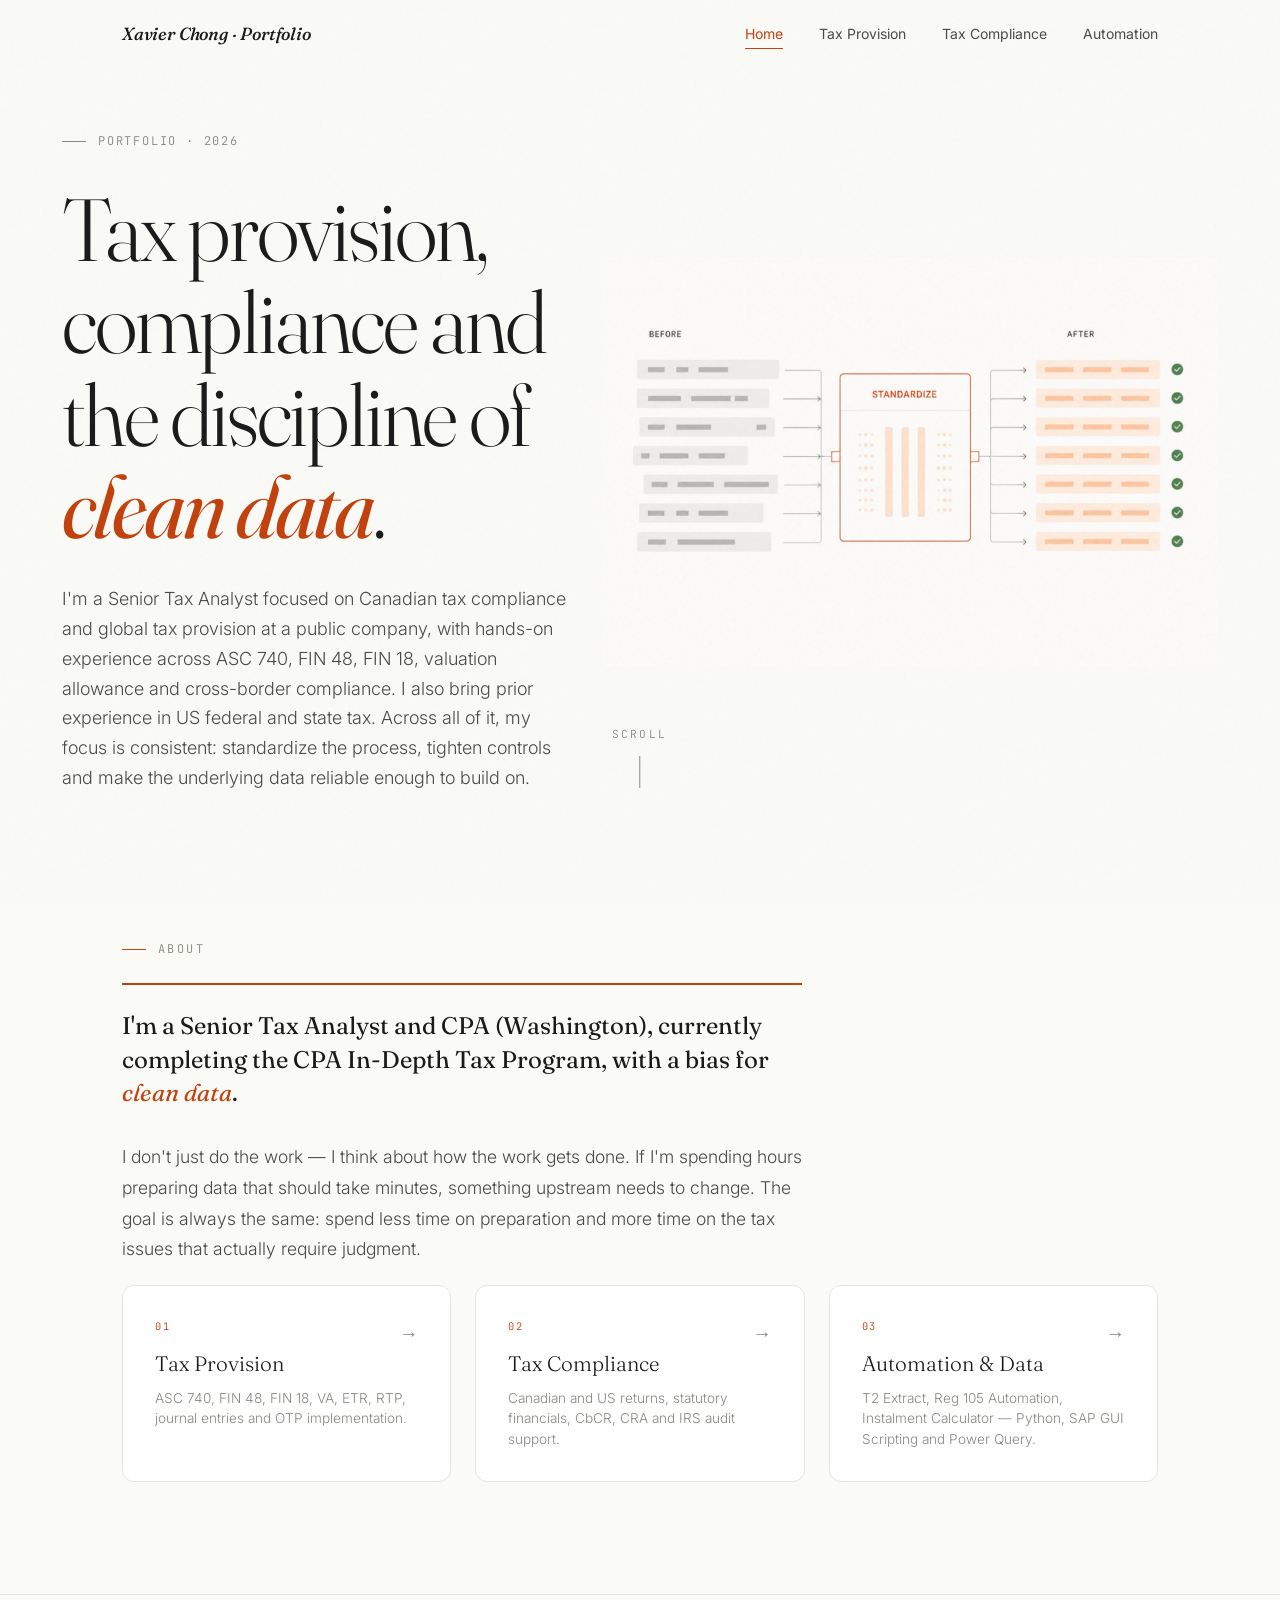
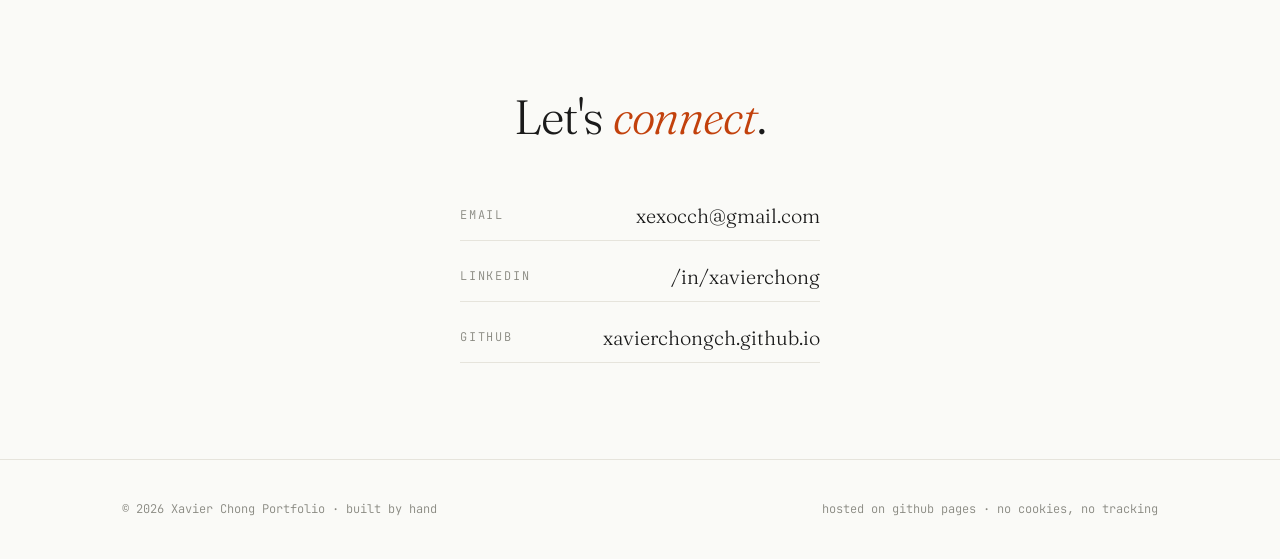
==== index.html @ 002c8b50 "Add files via upload" ====
<!DOCTYPE html>
<html lang="en">
<head>
<meta charset="UTF-8" />
<meta name="viewport" content="width=device-width, initial-scale=1.0" />
<title>Xavier Chong Portfolio</title>
<meta name="description" content="Xavier Chong Portfolio — Canadian tax, global provision and automation." />

<link rel="preconnect" href="https://fonts.googleapis.com">
<link rel="preconnect" href="https://fonts.gstatic.com" crossorigin>
<link href="https://fonts.googleapis.com/css2?family=Fraunces:opsz,wght@9..144,300;9..144,400;9..144,500;9..144,600&family=Inter:wght@300;400;500&family=JetBrains+Mono:wght@400;500&display=swap" rel="stylesheet">

<style>
  :root {
    --bg: #fafaf7;
    --ink: #1a1a1a;
    --ink-soft: #4a4a4a;
    --ink-muted: #888880;
    --rule: #e6e4dc;
    --accent: #c2410c;       /* warm rust */
    --accent-soft: #fed7aa;
    --card: #ffffff;
    --serif: 'Fraunces', Georgia, serif;
    --sans: 'Inter', -apple-system, sans-serif;
    --mono: 'JetBrains Mono', monospace;
  }

  * { margin: 0; padding: 0; box-sizing: border-box; }
  img { max-width: 100%; height: auto; }

  html { scroll-behavior: smooth; }

  body {
    background: var(--bg);
    color: var(--ink);
    font-family: var(--sans);
    font-weight: 300;
    line-height: 1.6;
    -webkit-font-smoothing: antialiased;
    overflow-x: hidden;
  }

  /* Subtle grain overlay */
  body::before {
    content: '';
    position: fixed;
    inset: 0;
    pointer-events: none;
    opacity: 0.025;
    z-index: 100;
    background-image: url("data:image/svg+xml,%3Csvg viewBox='0 0 200 200' xmlns='http://www.w3.org/2000/svg'%3E%3Cfilter id='n'%3E%3CfeTurbulence type='fractalNoise' baseFrequency='0.9' numOctaves='3'/%3E%3C/filter%3E%3Crect width='100%25' height='100%25' filter='url(%23n)'/%3E%3C/svg%3E");
  }

  .container {
    max-width: 1100px;
    margin: 0 auto;
    padding: 0 2rem;
  }

  /* ─── NAV ─── */
  nav {
    position: fixed;
    top: 0;
    left: 0;
    right: 0;
    background: rgba(250, 250, 247, 0.85);
    backdrop-filter: blur(12px);
    -webkit-backdrop-filter: blur(12px);
    border-bottom: 1px solid transparent;
    z-index: 50;
    transition: border-color 0.3s ease;
  }
  nav.scrolled { border-bottom-color: var(--rule); }
  nav .container {
    display: flex;
    justify-content: space-between;
    align-items: center;
    padding-top: 1.25rem;
    padding-bottom: 1.25rem;
  }
  .logo {
    font-family: var(--serif);
    font-weight: 500;
    font-size: 1.1rem;
    letter-spacing: -0.01em;
    font-style: italic;
  }
  .nav-links { display: flex; gap: 2.25rem; }
  .nav-links a {
    color: var(--ink-soft);
    text-decoration: none;
    font-size: 0.875rem;
    font-weight: 400;
    transition: color 0.2s ease;
    position: relative;
  }
  .nav-links a:hover { color: var(--accent); }
  .nav-links a::after {
    content: '';
    position: absolute;
    bottom: -4px;
    left: 0;
    width: 0;
    height: 1px;
    background: var(--accent);
    transition: width 0.3s ease;
  }
  .nav-links a:hover::after { width: 100%; }
  .nav-links a.active { color: var(--accent); }
  .nav-links a.active::after { width: 100%; }

  /* ─── HERO ─── */
  .hero {
    min-height: 92vh;
    display: flex;
    align-items: center;
    padding-top: 6rem;
    position: relative;
  }
  .hero .container {
    max-width: 1220px;
    display: grid;
    grid-template-columns: 0.9fr 1.1fr;
    gap: 2.25rem;
    align-items: center;
  }
  .hero-visual {
    opacity: 0;
    animation: fadeUp 1s ease 0.8s forwards;
  }
  .hero-visual img {
    width: 100%;
    max-width: 620px;
    height: auto;
    margin-left: auto;
    display: block;
  }
  .hero-meta {
    font-family: var(--mono);
    font-size: 0.75rem;
    color: var(--ink-muted);
    text-transform: uppercase;
    letter-spacing: 0.15em;
    margin-bottom: 2rem;
    display: flex;
    align-items: center;
    gap: 0.75rem;
    opacity: 0;
    animation: fadeUp 0.8s ease 0.2s forwards;
  }
  .hero-meta::before {
    content: '';
    width: 24px;
    height: 1px;
    background: var(--ink-muted);
  }
  .hero h1 {
    font-family: var(--serif);
    font-size: clamp(2.75rem, 7vw, 5.5rem);
    font-weight: 300;
    line-height: 1.05;
    letter-spacing: -0.025em;
    margin-bottom: 2rem;
    max-width: 18ch;
    opacity: 0;
    animation: fadeUp 1s ease 0.4s forwards;
  }
  .hero h1 em {
    font-style: italic;
    font-weight: 400;
    color: var(--accent);
  }
  .hero p {
    font-size: 1.125rem;
    color: var(--ink-soft);
    max-width: 52ch;
    line-height: 1.65;
    opacity: 0;
    animation: fadeUp 1s ease 0.6s forwards;
  }
  .hero-scroll {
    position: absolute;
    bottom: 2.5rem;
    left: 50%;
    transform: translateX(-50%);
    font-family: var(--mono);
    font-size: 0.7rem;
    color: var(--ink-muted);
    letter-spacing: 0.2em;
    text-transform: uppercase;
    opacity: 0;
    animation: fadeIn 1s ease 1.2s forwards;
  }
  .hero-scroll span {
    display: block;
    width: 1px;
    height: 32px;
    background: var(--ink-muted);
    margin: 0.75rem auto 0;
    animation: scrollBounce 2s ease-in-out infinite;
  }

  /* ─── EXPERTISE STRIP ─── */
  .expertise {
    padding: 4rem 0;
    border-top: 1px solid var(--rule);
    border-bottom: 1px solid var(--rule);
    background: var(--card);
  }
  .expertise-grid {
    display: grid;
    grid-template-columns: repeat(4, 1fr);
    gap: 1.75rem;
  }
  .expertise-item {
    padding-left: 1rem;
    border-left: 2px solid var(--rule);
    transition: border-color 0.3s ease;
  }
  .expertise-item:hover { border-left-color: var(--accent); }
  .expertise-item h4 {
    font-family: var(--mono);
    font-size: 0.7rem;
    text-transform: uppercase;
    letter-spacing: 0.15em;
    color: var(--accent);
    margin-bottom: 0.75rem;
    font-weight: 500;
  }
  .expertise-item p {
    font-family: var(--serif);
    font-size: 0.95rem;
    color: var(--ink);
    line-height: 1.4;
    font-weight: 400;
  }
  @media (max-width: 1100px) {
    .expertise-grid { grid-template-columns: repeat(3, 1fr); gap: 1.75rem; }
  }
  @media (max-width: 640px) {
    .expertise-grid { grid-template-columns: repeat(2, 1fr); gap: 1.5rem; }
  }

  /* ─── SECTIONS ─── */
  section { padding: 7rem 0; }

  .section-label {
    font-family: var(--mono);
    font-size: 0.75rem;
    color: var(--ink-muted);
    text-transform: uppercase;
    letter-spacing: 0.2em;
    margin-bottom: 1.5rem;
    display: flex;
    align-items: center;
    gap: 0.75rem;
  }
  .section-label::before {
    content: '';
    width: 24px;
    height: 1px;
    background: var(--accent);
  }
  .section-title {
    font-family: var(--serif);
    font-size: clamp(2rem, 4vw, 2.75rem);
    font-weight: 400;
    letter-spacing: -0.02em;
    line-height: 1.1;
    margin-bottom: 4rem;
    max-width: 22ch;
  }
  .section-title em { font-style: italic; color: var(--accent); }

  /* ─── PROJECTS ─── */
  .projects { display: flex; flex-direction: column; gap: 1px; background: var(--rule); border-top: 1px solid var(--rule); border-bottom: 1px solid var(--rule); }

  .project {
    background: var(--bg);
    padding: 2rem 2rem 2rem 0;
    display: grid;
    grid-template-columns: 80px 1fr;
    gap: 0 2rem;
    cursor: pointer;
    transition: background 0.3s ease, padding 0.3s ease, box-shadow 0.3s ease;
    position: relative;
    overflow: hidden;
  }
  .project > div { min-width: 0; }
  .project::before {
    content: '';
    position: absolute;
    left: 0; top: 0; bottom: 0;
    width: 3px;
    background: var(--accent);
    transform: scaleY(0);
    transform-origin: bottom;
    transition: transform 0.4s ease;
  }
  .project:hover { background: var(--card); padding-left: 1.5rem; box-shadow: 0 2px 16px rgba(0,0,0,0.05); }
  .project:hover::before { transform: scaleY(1); }

  .project-num {
    font-family: var(--mono);
    font-size: 0.75rem;
    color: var(--ink-muted);
    padding-top: 0.35rem;
  }

  /* Default visible: header row */
  .project-header {
    display: flex;
    align-items: baseline;
    justify-content: space-between;
    gap: 1rem;
  }
  .project-header h3 {
    font-family: var(--serif);
    font-size: 1.7rem;
    font-weight: 400;
    letter-spacing: -0.015em;
    transition: color 0.3s ease;
    line-height: 1.15;
  }
  .project:hover .project-header h3 { color: var(--accent); }

  .project-arrow {
    font-family: var(--serif);
    font-size: 1.4rem;
    color: var(--ink-muted);
    flex-shrink: 0;
    transition: transform 0.35s ease, color 0.3s ease, opacity 0.3s ease;
  }
  .project:hover .project-arrow { transform: translateX(6px) rotate(45deg); color: var(--accent); opacity: 0; }

  .project-tagline {
    font-size: 0.9rem;
    color: var(--ink-muted);
    margin-top: 0.4rem;
    font-style: italic;
    font-family: var(--serif);
  }

  .project-tags {
    display: flex;
    flex-wrap: wrap;
    gap: 0.35rem;
    margin-top: 0.85rem;
  }
  .tag {
    font-family: var(--mono);
    font-size: 0.68rem;
    color: var(--ink-soft);
    padding: 0.2rem 0.55rem;
    border: 1px solid var(--rule);
    border-radius: 2px;
    letter-spacing: 0.02em;
    transition: border-color 0.3s ease, color 0.3s ease;
  }
  .project:hover .tag { border-color: var(--accent); color: var(--accent); }

  /* Expandable detail — hidden by default, revealed on hover */
  .project-detail {
    grid-column: 2 / 3;
    max-height: 0;
    overflow: hidden;
    opacity: 0;
    min-width: 0;
    transition: max-height 0.55s cubic-bezier(0.4, 0, 0.2, 1), opacity 0.4s ease 0.1s;
  }
  .project:hover .project-detail {
    max-height: 900px;
    opacity: 1;
  }
  .project.is-open {
    background: var(--card);
    padding-left: 1.5rem;
    box-shadow: 0 2px 16px rgba(0,0,0,0.05);
  }
  .project.is-open::before { transform: scaleY(1); }
  .project.is-open .project-header h3 { color: var(--accent); }
  .project.is-open .project-arrow { transform: translateX(6px) rotate(45deg); color: var(--accent); opacity: 0; }
  .project.is-open .tag { border-color: var(--accent); color: var(--accent); }
  .project.is-open .project-detail {
    max-height: 1400px;
    opacity: 1;
  }
  .project-detail-inner {
    padding-top: 1.5rem;
    border-top: 1px solid var(--rule);
    margin-top: 1.25rem;
  }
  .project-detail-inner p {
    color: var(--ink-soft);
    font-size: 0.95rem;
    line-height: 1.65;
    margin-bottom: 1rem;
  }
  .project-detail-inner img {
    width: 100%;
    max-width: 100%;
    height: auto;
    object-fit: contain;
    border-radius: 8px;
    border: 1px solid var(--rule);
    margin: 0.75rem 0 1.25rem;
    display: block;
  }

  .project-bullets {
    list-style: none;
    display: flex;
    flex-direction: column;
    gap: 0.65rem;
    margin-top: 0.5rem;
  }
  .project-bullets li {
    display: grid;
    grid-template-columns: 62px 1fr;
    gap: 1rem;
    align-items: baseline;
    font-size: 0.9rem;
    color: var(--ink-soft);
    line-height: 1.55;
  }
  .bullet-label {
    font-family: var(--mono);
    font-size: 0.67rem;
    color: var(--accent);
    white-space: nowrap;
    padding-top: 0.12rem;
    letter-spacing: 0.03em;
  }
  .demos {
    display: grid;
    grid-template-columns: repeat(auto-fit, minmax(280px, 1fr));
    gap: 1.5rem;
    margin-top: 2rem;
  }
  .demo-card {
    background: var(--card);
    border: 1px solid var(--rule);
    aspect-ratio: 16 / 10;
    display: flex;
    flex-direction: column;
    justify-content: space-between;
    padding: 1.5rem;
    transition: all 0.3s ease;
    cursor: pointer;
    position: relative;
    overflow: hidden;
  }
  .demo-card:hover { border-color: var(--accent); transform: translateY(-2px); }
  .demo-card::before {
    content: '';
    position: absolute;
    top: 1.5rem;
    right: 1.5rem;
    width: 8px;
    height: 8px;
    border-radius: 50%;
    background: var(--accent-soft);
    border: 1px solid var(--accent);
  }
  .demo-icon {
    font-family: var(--serif);
    font-style: italic;
    font-size: 2.5rem;
    color: var(--ink-muted);
    opacity: 0.3;
  }
  .demo-label {
    font-family: var(--mono);
    font-size: 0.75rem;
    color: var(--ink-soft);
    text-transform: uppercase;
    letter-spacing: 0.1em;
  }
  .demo-title {
    font-family: var(--serif);
    font-size: 1.1rem;
    margin-top: 0.25rem;
    color: var(--ink);
  }

  /* ─── ABOUT ─── */
  .about-grid {
    display: grid;
    grid-template-columns: 1fr 1.4fr;
    gap: 4rem;
    align-items: start;
  }
  .about-meta {
    font-family: var(--mono);
    font-size: 0.8rem;
    color: var(--ink-soft);
    line-height: 2;
  }
  .about-meta div { display: flex; justify-content: space-between; border-bottom: 1px dashed var(--rule); padding: 0.5rem 0; }
  .about-meta span:first-child { color: var(--ink-muted); text-transform: uppercase; letter-spacing: 0.1em; font-size: 0.7rem; }
  .about-text p {
    font-size: 1.1rem;
    color: var(--ink-soft);
    line-height: 1.75;
    margin-bottom: 1.25rem;
  }
  .about-text p:first-child {
    font-family: var(--serif);
    font-size: 1.5rem;
    font-weight: 400;
    color: var(--ink);
    line-height: 1.4;
    margin-bottom: 2rem;
    padding-top: 1.5rem;
    border-top: 2px solid var(--accent);
    display: inline-block;
  }
  .about-text p:first-child em { font-style: italic; color: var(--accent); }

  /* ─── CONTACT ─── */
  .contact { padding: 6rem 0; text-align: center; border-top: 1px solid var(--rule); }
  .contact h2 {
    font-family: var(--serif);
    font-size: clamp(2rem, 4vw, 3rem);
    font-weight: 300;
    letter-spacing: -0.02em;
    line-height: 1.1;
    margin-bottom: 3rem;
    max-width: 18ch;
    margin-left: auto;
    margin-right: auto;
  }
  .contact h2 em { font-style: italic; color: var(--accent); }
  .contact-links {
    display: inline-flex;
    flex-direction: column;
    gap: 0.75rem;
  }
  .contact-link {
    font-family: var(--serif);
    font-size: 1.25rem;
    color: var(--ink);
    text-decoration: none;
    padding: 0.5rem 0;
    border-bottom: 1px solid var(--rule);
    transition: all 0.3s ease;
    display: flex;
    align-items: center;
    justify-content: space-between;
    gap: 3rem;
    min-width: 360px;
  }
  .contact-link:hover { color: var(--accent); border-bottom-color: var(--accent); }
  .contact-link span { font-family: var(--mono); font-size: 0.75rem; color: var(--ink-muted); text-transform: uppercase; letter-spacing: 0.15em; }

  /* ─── PAGE LINK CARDS ─── */
  .page-cards { display: grid; grid-template-columns: repeat(3, 1fr); gap: 1.5rem; margin-top: 1rem; }
  .page-card {
    text-decoration: none;
    background: var(--card);
    border: 1px solid var(--rule);
    border-radius: 12px;
    padding: 2rem;
    transition: all 0.3s ease;
    display: block;
    position: relative;
    overflow: hidden;
  }
  .page-card::after {
    content: '→';
    position: absolute;
    top: 2rem;
    right: 2rem;
    font-family: var(--serif);
    font-size: 1.2rem;
    color: var(--ink-muted);
    transition: transform 0.3s ease, color 0.3s ease;
  }
  .page-card:hover { border-color: var(--accent); box-shadow: 0 4px 20px rgba(194,65,12,0.06); transform: translateY(-3px); }
  .page-card:hover::after { transform: translateX(4px); color: var(--accent); }
  .page-card-num { font-family: var(--mono); font-size: 0.65rem; text-transform: uppercase; letter-spacing: 0.15em; color: var(--accent); margin-bottom: 0.75rem; }
  .page-card-title { font-family: var(--serif); font-size: 1.3rem; color: var(--ink); margin-bottom: 0.5rem; }
  .page-card:hover .page-card-title { color: var(--accent); }
  .page-card-desc { font-size: 0.85rem; color: var(--ink-muted); line-height: 1.5; }
  @media (max-width: 768px) { .page-cards { grid-template-columns: 1fr; } }

  /* ─── FOOTER ─── */
  footer {
    padding: 2.5rem 0;
    border-top: 1px solid var(--rule);
    font-family: var(--mono);
    font-size: 0.75rem;
    color: var(--ink-muted);
    display: flex;
    justify-content: space-between;
    flex-wrap: wrap;
    gap: 1rem;
  }

  /* ─── ANIMATIONS ─── */
  @keyframes fadeUp { from { opacity: 0; transform: translateY(20px); } to { opacity: 1; transform: translateY(0); } }
  @keyframes fadeIn { from { opacity: 0; } to { opacity: 1; } }
  @keyframes scrollBounce { 0%, 100% { transform: scaleY(1); transform-origin: top; } 50% { transform: scaleY(0.4); transform-origin: top; } }
  .reveal { opacity: 0; transform: translateY(24px); transition: opacity 0.8s ease, transform 0.8s ease; }
  .reveal.visible { opacity: 1; transform: translateY(0); }

  /* ─── RESPONSIVE ─── */
  @media (max-width: 768px) {
    .container { padding: 0 1.25rem; }
    nav .container { align-items: flex-start; gap: 0.85rem; }
    .logo { width: 100%; font-size: 1rem; }
    .nav-links { width: 100%; justify-content: space-between; gap: 0.75rem; flex-wrap: wrap; }
    .nav-links a { font-size: 0.8rem; }
    section { padding: 4.5rem 0; }
    .project { padding: 1.5rem 1rem 1.5rem 0; }
    .about-grid { grid-template-columns: 1fr; gap: 2.5rem; }
    .hero .container { grid-template-columns: 1fr; }
    .hero-visual { display: block; max-width: min(100%, 520px); margin: 0 auto; }
    .hero-visual img { margin: 0 auto; }
    .contact-link { min-width: auto; font-size: 1rem; }
    .contact-link span { display: none; }
  }
</style>
</head>
<body>
<nav id="nav"><div class="container">
  <div class="logo"><a href="index.html" style="text-decoration:none;color:inherit;">Xavier Chong&nbsp;&middot;&nbsp;<em>Portfolio</em></a></div>
  <div class="nav-links"><a href="index.html"  class="active">Home</a><a href="provision.html">Tax Provision</a><a href="tax.html">Tax Compliance</a><a href="automation.html">Automation</a></div>
</div></nav>

<!-- HERO -->
<header class="hero">
  <div class="container">
    <div>
      <div class="hero-meta">Portfolio · 2026</div>
      <h1>Tax provision, compliance and the discipline of <em>clean data</em>.</h1>
      <p>I'm a Senior Tax Analyst focused on Canadian tax compliance and global tax provision at a public company, with hands-on experience across ASC 740, FIN 48, FIN 18, valuation allowance and cross-border compliance. I also bring prior experience in US federal and state tax. Across all of it, my focus is consistent: standardize the process, tighten controls and make the underlying data reliable enough to build on.</p>
    </div>
    <div class="hero-visual">
      <img src="hero_visual.png" alt="Messy data standardized into clean structured output" />
    </div>
  </div>
  <div class="hero-scroll">scroll<span></span></div>
</header>

<!-- ABOUT -->
<section id="about">
  <div class="container">
    <div class="section-label reveal">About</div>
    <div class="about-text reveal" style="max-width: 680px;">
      <p>I'm a Senior Tax Analyst and CPA (Washington), currently completing the CPA In-Depth Tax Program, with a bias for <em>clean data</em>.</p>

      <p>I don't just do the work — I think about how the work gets done. If I'm spending hours preparing data that should take minutes, something upstream needs to change. The goal is always the same: spend less time on preparation and more time on the tax issues that actually require judgment.</p>
    </div>

    <!-- PAGE LINKS -->
    <div class="page-cards reveal">
      <a href="provision.html" class="page-card">
        <div class="page-card-num">01</div>
        <div class="page-card-title">Tax Provision</div>
        <div class="page-card-desc">ASC 740, FIN 48, FIN 18, VA, ETR, RTP, journal entries and OTP implementation.</div>
      </a>
      <a href="tax.html" class="page-card">
        <div class="page-card-num">02</div>
        <div class="page-card-title">Tax Compliance</div>
        <div class="page-card-desc">Canadian and US returns, statutory financials, CbCR, CRA and IRS audit support.</div>
      </a>
      <a href="automation.html" class="page-card">
        <div class="page-card-num">03</div>
        <div class="page-card-title">Automation & Data</div>
        <div class="page-card-desc">T2 Extract, Reg 105 Automation, Instalment Calculator — Python, SAP GUI Scripting and Power Query.</div>
      </a>
    </div>
  </div>
</section>

<!-- CONTACT -->
<section id="contact" class="contact">
  <div class="container">
    <h2 class="reveal">Let's <em>connect</em>.</h2>
    <div class="contact-links reveal">
      <a class="contact-link" href="mailto:xexocch@gmail.com"><span>email</span>xexocch@gmail.com</a>
      <a class="contact-link" href="https://www.linkedin.com/in/xavierchong/" target="_blank"><span>linkedin</span>/in/xavierchong</a>
      <a class="contact-link" href="https://xavierchongch.github.io/" target="_blank"><span>github</span>xavierchongch.github.io</a>
    </div>
  </div>
</section>

<footer>
  <div class="container" style="display: flex; justify-content: space-between; flex-wrap: wrap; gap: 1rem; width: 100%;">
    <div>© 2026 Xavier Chong Portfolio · built by hand</div>
    <div>hosted on github pages · no cookies, no tracking</div>
  </div>
</footer>
<script>
  const nav = document.getElementById('nav');
  window.addEventListener('scroll', () => {
    nav.classList.toggle('scrolled', window.scrollY > 20);
  });
  const observer = new IntersectionObserver((entries) => {
    entries.forEach(entry => {
      if (entry.isIntersecting) {
        entry.target.classList.add('visible');
        observer.unobserve(entry.target);
      }
    });
  }, { threshold: 0.12, rootMargin: '0px 0px -60px 0px' });
  document.querySelectorAll('.reveal').forEach(el => observer.observe(el));

  document.querySelectorAll('.project, .cycle-card, .tile').forEach((card, index) => {
    const detail = card.querySelector('.project-detail, .cycle-detail, .tile-detail');
    if (!detail) return;

    const detailId = detail.id || `expandable-card-${index}`;
    detail.id = detailId;
    card.setAttribute('role', 'button');
    card.setAttribute('tabindex', '0');
    card.setAttribute('aria-expanded', 'false');
    card.setAttribute('aria-controls', detailId);

    const toggleCard = () => {
      const shouldOpen = !card.classList.contains('is-open');
      const group = card.closest('.projects, .cycle-grid, .mosaic');
      if (group) {
        group.querySelectorAll('.is-open').forEach(openCard => {
          if (openCard !== card) {
            openCard.classList.remove('is-open');
            openCard.setAttribute('aria-expanded', 'false');
          }
        });
      }
      card.classList.toggle('is-open', shouldOpen);
      card.setAttribute('aria-expanded', String(shouldOpen));
    };

    card.addEventListener('click', toggleCard);
    card.addEventListener('keydown', event => {
      if (event.key === 'Enter' || event.key === ' ') {
        event.preventDefault();
        toggleCard();
      }
    });
  });
</script>
</body>
</html>
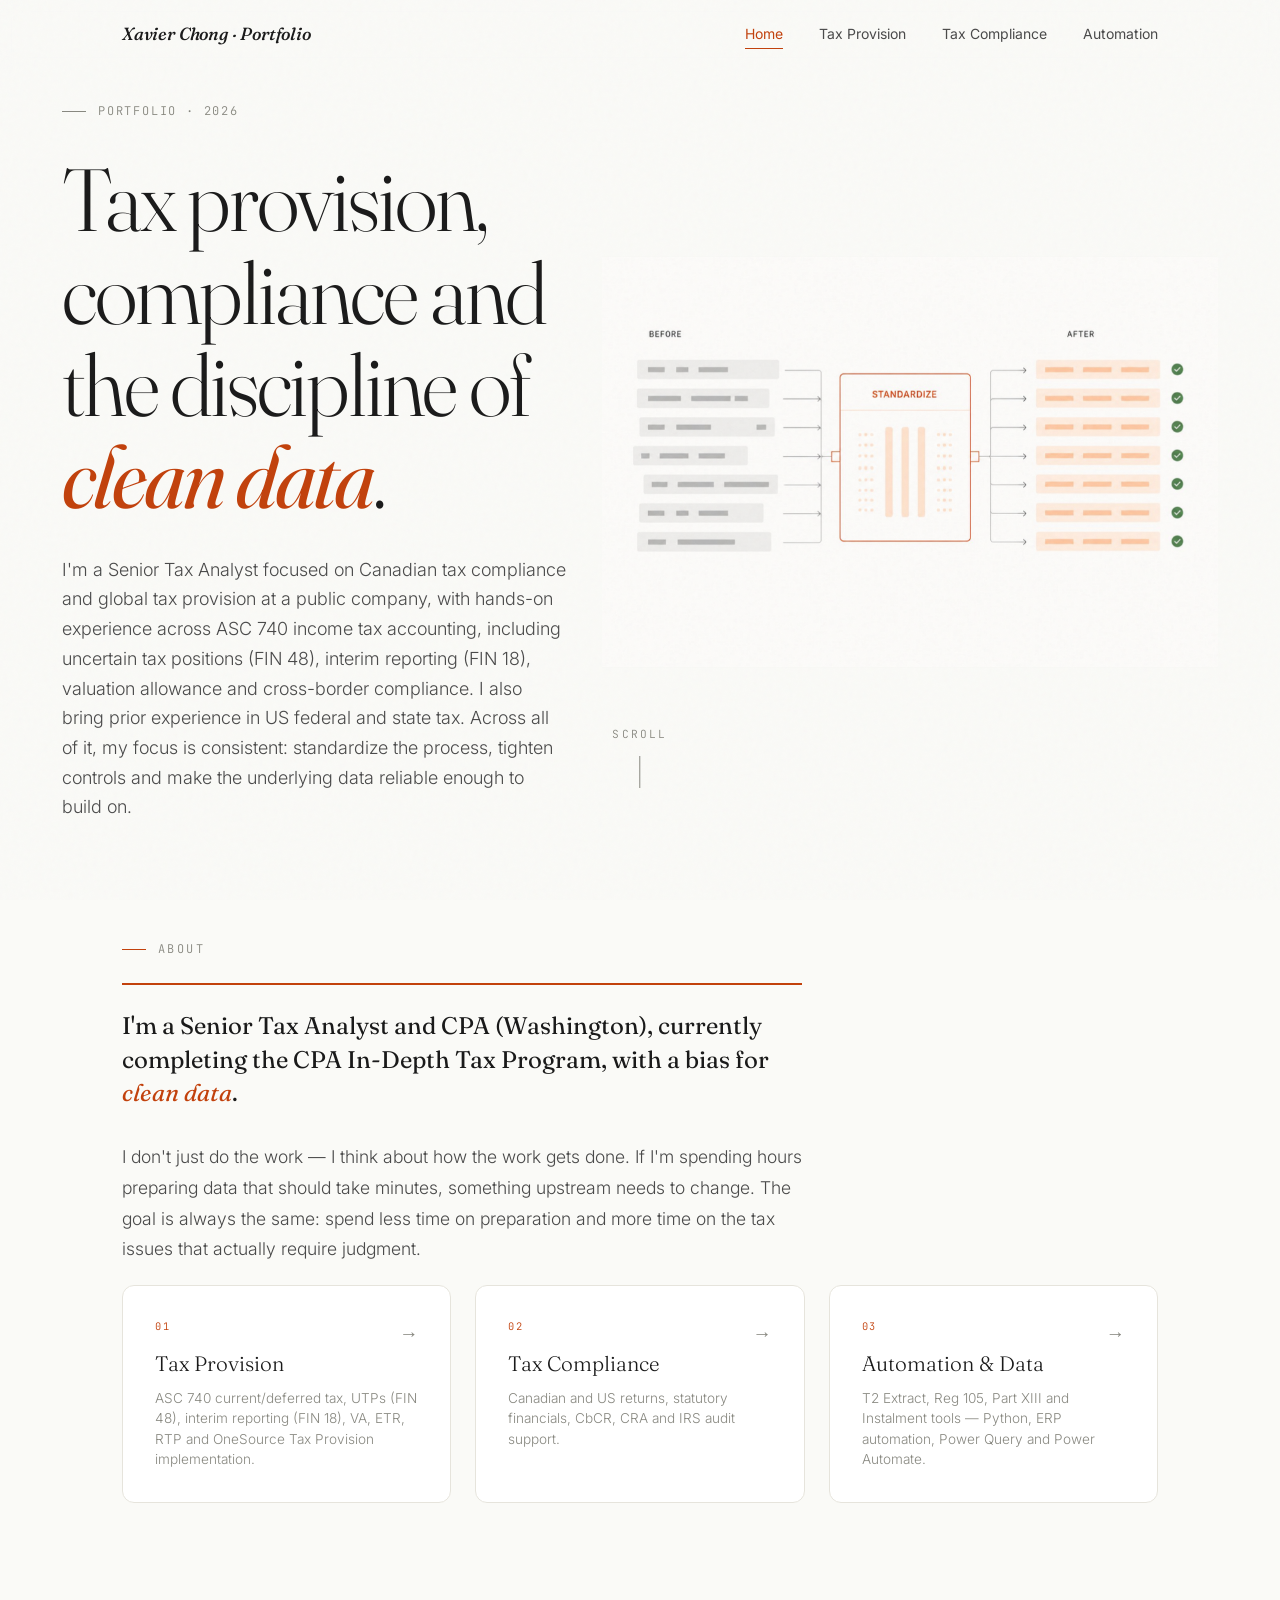
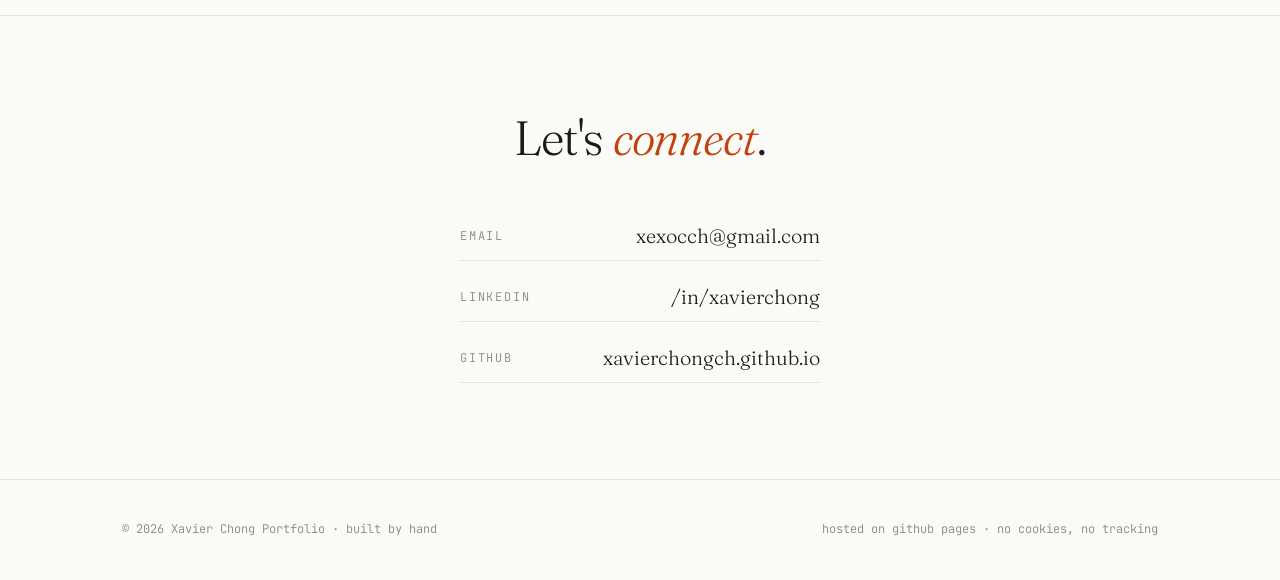
==== commit 97cfe7bb: "Add files via upload" ====
--- a/index.html
+++ b/index.html
@@ -634,7 +634,7 @@
     <div>
       <div class="hero-meta">Portfolio · 2026</div>
       <h1>Tax provision, compliance and the discipline of <em>clean data</em>.</h1>
-      <p>I'm a Senior Tax Analyst focused on Canadian tax compliance and global tax provision at a public company, with hands-on experience across ASC 740, FIN 48, FIN 18, valuation allowance and cross-border compliance. I also bring prior experience in US federal and state tax. Across all of it, my focus is consistent: standardize the process, tighten controls and make the underlying data reliable enough to build on.</p>
+      <p>I'm a Senior Tax Analyst focused on Canadian tax compliance and global tax provision at a public company, with hands-on experience across ASC 740 income tax accounting, including uncertain tax positions (FIN 48), interim reporting (FIN 18), valuation allowance and cross-border compliance. I also bring prior experience in US federal and state tax. Across all of it, my focus is consistent: standardize the process, tighten controls and make the underlying data reliable enough to build on.</p>
     </div>
     <div class="hero-visual">
       <img src="hero_visual.png" alt="Messy data standardized into clean structured output" />
@@ -658,7 +658,7 @@
       <a href="provision.html" class="page-card">
         <div class="page-card-num">01</div>
         <div class="page-card-title">Tax Provision</div>
-        <div class="page-card-desc">ASC 740, FIN 48, FIN 18, VA, ETR, RTP, journal entries and OTP implementation.</div>
+        <div class="page-card-desc">ASC 740 current/deferred tax, UTPs (FIN 48), interim reporting (FIN 18), VA, ETR, RTP and OneSource Tax Provision implementation.</div>
       </a>
       <a href="tax.html" class="page-card">
         <div class="page-card-num">02</div>
@@ -668,7 +668,7 @@
       <a href="automation.html" class="page-card">
         <div class="page-card-num">03</div>
         <div class="page-card-title">Automation & Data</div>
-        <div class="page-card-desc">T2 Extract, Reg 105 Automation, Instalment Calculator — Python, SAP GUI Scripting and Power Query.</div>
+        <div class="page-card-desc">T2 Extract, Reg 105, Part XIII and Instalment tools — Python, ERP automation, Power Query and Power Automate.</div>
       </a>
     </div>
   </div>
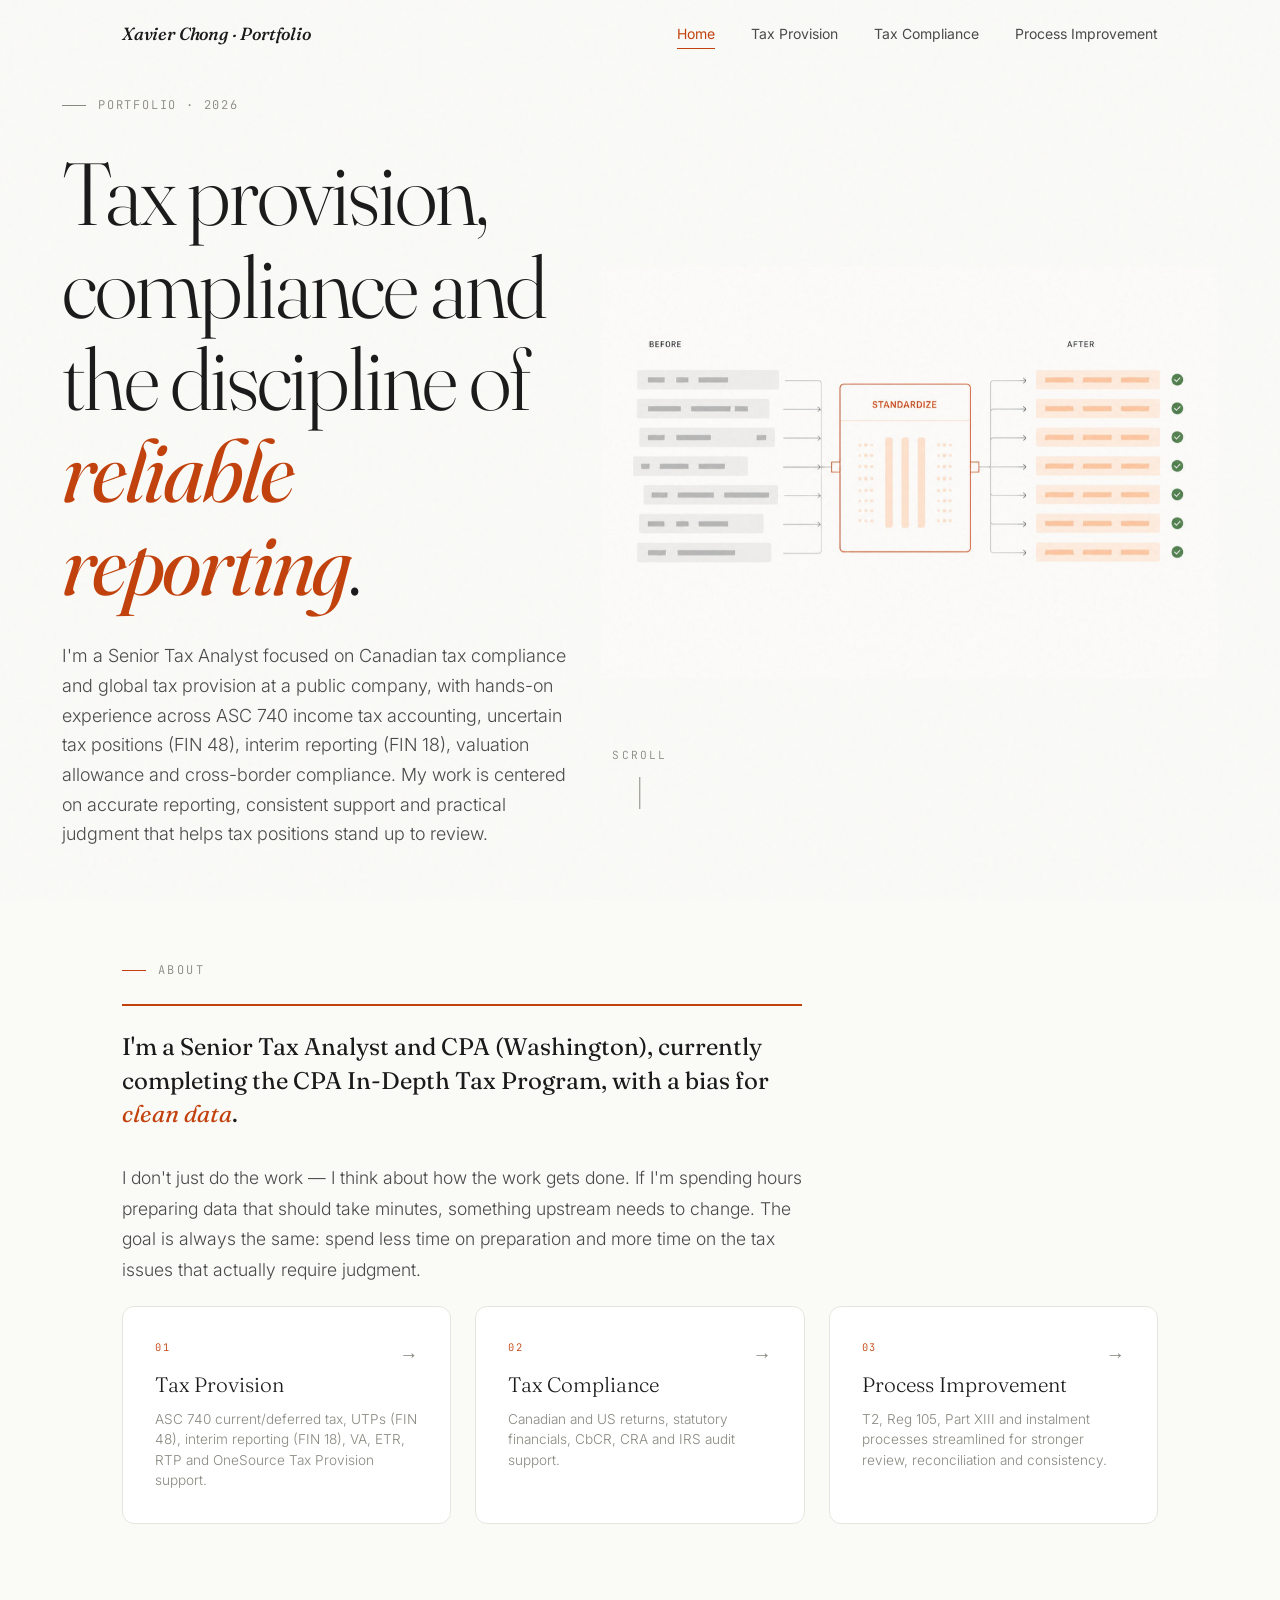
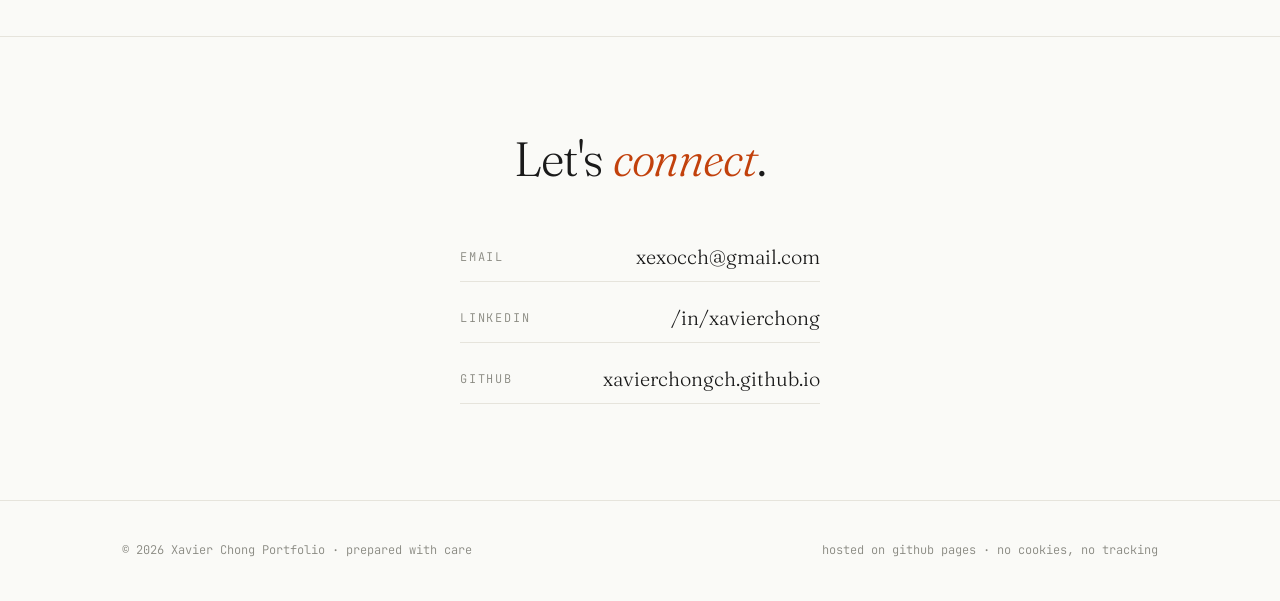
==== commit 6b3b4009: "Add files via upload" ====
--- a/index.html
+++ b/index.html
@@ -4,7 +4,7 @@
 <meta charset="UTF-8" />
 <meta name="viewport" content="width=device-width, initial-scale=1.0" />
 <title>Xavier Chong Portfolio</title>
-<meta name="description" content="Xavier Chong Portfolio — Canadian tax, global provision and automation." />
+<meta name="description" content="Xavier Chong Portfolio — Canadian tax, global provision, compliance and process improvement." />
 
 <link rel="preconnect" href="https://fonts.googleapis.com">
 <link rel="preconnect" href="https://fonts.gstatic.com" crossorigin>
@@ -582,7 +582,9 @@
   .page-card-title { font-family: var(--serif); font-size: 1.3rem; color: var(--ink); margin-bottom: 0.5rem; }
   .page-card:hover .page-card-title { color: var(--accent); }
   .page-card-desc { font-size: 0.85rem; color: var(--ink-muted); line-height: 1.5; }
-  @media (max-width: 768px) { .page-cards { grid-template-columns: 1fr; } }
+  @media (max-width: 768px) {
+    .page-cards { grid-template-columns: 1fr; }
+  }
 
   /* ─── FOOTER ─── */
   footer {
@@ -625,7 +627,7 @@
 <body>
 <nav id="nav"><div class="container">
   <div class="logo"><a href="index.html" style="text-decoration:none;color:inherit;">Xavier Chong&nbsp;&middot;&nbsp;<em>Portfolio</em></a></div>
-  <div class="nav-links"><a href="index.html"  class="active">Home</a><a href="provision.html">Tax Provision</a><a href="tax.html">Tax Compliance</a><a href="automation.html">Automation</a></div>
+  <div class="nav-links"><a href="index.html"  class="active">Home</a><a href="provision.html">Tax Provision</a><a href="tax.html">Tax Compliance</a><a href="automation.html">Process Improvement</a></div>
 </div></nav>
 
 <!-- HERO -->
@@ -633,8 +635,8 @@
   <div class="container">
     <div>
       <div class="hero-meta">Portfolio · 2026</div>
-      <h1>Tax provision, compliance and the discipline of <em>clean data</em>.</h1>
-      <p>I'm a Senior Tax Analyst focused on Canadian tax compliance and global tax provision at a public company, with hands-on experience across ASC 740 income tax accounting, including uncertain tax positions (FIN 48), interim reporting (FIN 18), valuation allowance and cross-border compliance. I also bring prior experience in US federal and state tax. Across all of it, my focus is consistent: standardize the process, tighten controls and make the underlying data reliable enough to build on.</p>
+      <h1>Tax provision, compliance and the discipline of <em>reliable reporting</em>.</h1>
+      <p>I'm a Senior Tax Analyst focused on Canadian tax compliance and global tax provision at a public company, with hands-on experience across ASC 740 income tax accounting, uncertain tax positions (FIN 48), interim reporting (FIN 18), valuation allowance and cross-border compliance. My work is centered on accurate reporting, consistent support and practical judgment that helps tax positions stand up to review.</p>
     </div>
     <div class="hero-visual">
       <img src="hero_visual.png" alt="Messy data standardized into clean structured output" />
@@ -658,7 +660,7 @@
       <a href="provision.html" class="page-card">
         <div class="page-card-num">01</div>
         <div class="page-card-title">Tax Provision</div>
-        <div class="page-card-desc">ASC 740 current/deferred tax, UTPs (FIN 48), interim reporting (FIN 18), VA, ETR, RTP and OneSource Tax Provision implementation.</div>
+        <div class="page-card-desc">ASC 740 current/deferred tax, UTPs (FIN 48), interim reporting (FIN 18), VA, ETR, RTP and OneSource Tax Provision support.</div>
       </a>
       <a href="tax.html" class="page-card">
         <div class="page-card-num">02</div>
@@ -667,8 +669,8 @@
       </a>
       <a href="automation.html" class="page-card">
         <div class="page-card-num">03</div>
-        <div class="page-card-title">Automation & Data</div>
-        <div class="page-card-desc">T2 Extract, Reg 105, Part XIII and Instalment tools — Python, ERP automation, Power Query and Power Automate.</div>
+        <div class="page-card-title">Process Improvement</div>
+        <div class="page-card-desc">T2, Reg 105, Part XIII and instalment processes streamlined for stronger review, reconciliation and consistency.</div>
       </a>
     </div>
   </div>
@@ -688,7 +690,7 @@
 
 <footer>
   <div class="container" style="display: flex; justify-content: space-between; flex-wrap: wrap; gap: 1rem; width: 100%;">
-    <div>© 2026 Xavier Chong Portfolio · built by hand</div>
+    <div>© 2026 Xavier Chong Portfolio · prepared with care</div>
     <div>hosted on github pages · no cookies, no tracking</div>
   </div>
 </footer>
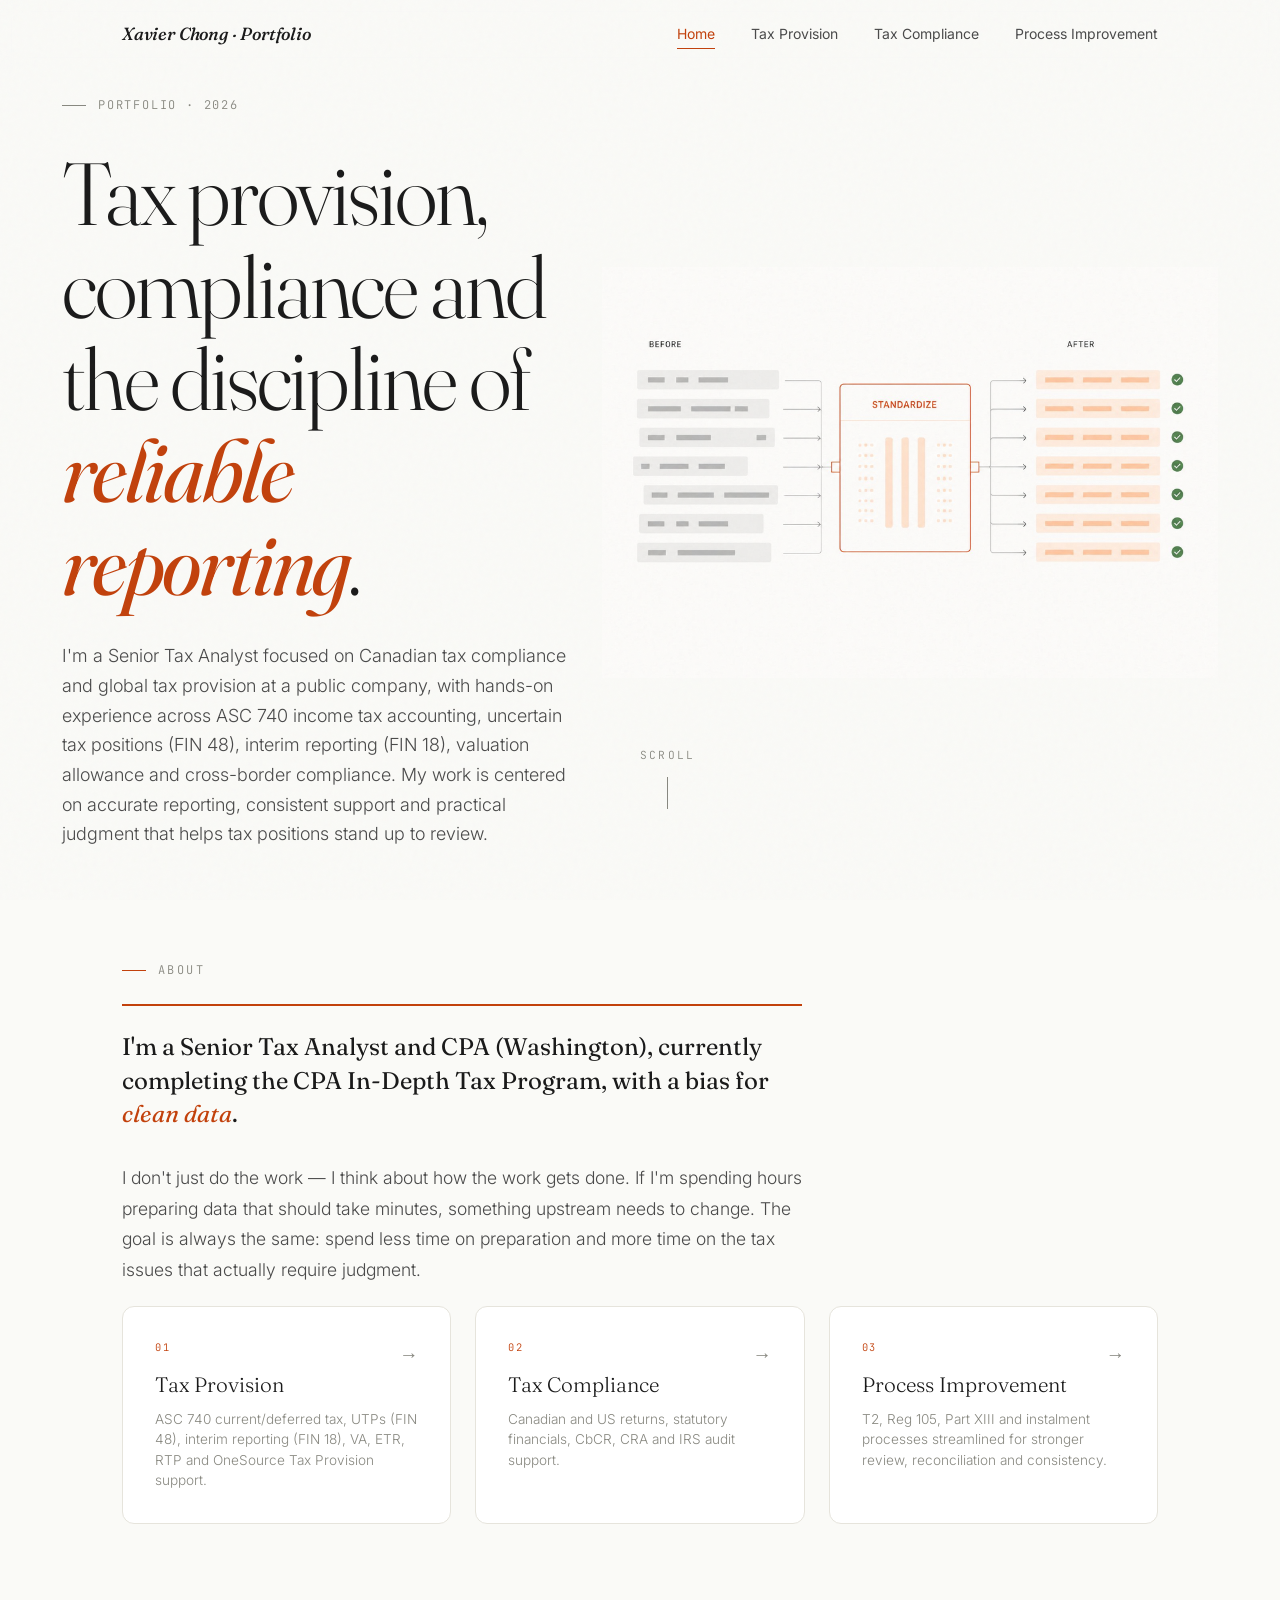
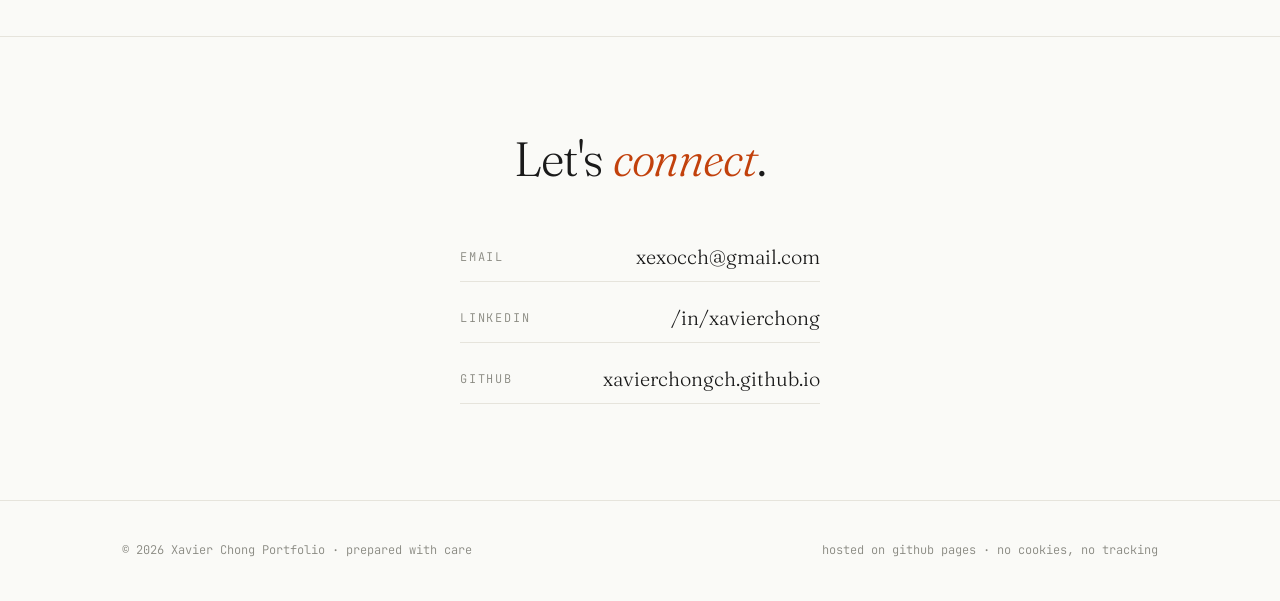
==== commit 809568ae: "Update portfolio site" ====
--- a/index.html
+++ b/index.html
@@ -10,619 +10,8 @@
 <link rel="preconnect" href="https://fonts.gstatic.com" crossorigin>
 <link href="https://fonts.googleapis.com/css2?family=Fraunces:opsz,wght@9..144,300;9..144,400;9..144,500;9..144,600&family=Inter:wght@300;400;500&family=JetBrains+Mono:wght@400;500&display=swap" rel="stylesheet">
 
-<style>
-  :root {
-    --bg: #fafaf7;
-    --ink: #1a1a1a;
-    --ink-soft: #4a4a4a;
-    --ink-muted: #888880;
-    --rule: #e6e4dc;
-    --accent: #c2410c;       /* warm rust */
-    --accent-soft: #fed7aa;
-    --card: #ffffff;
-    --serif: 'Fraunces', Georgia, serif;
-    --sans: 'Inter', -apple-system, sans-serif;
-    --mono: 'JetBrains Mono', monospace;
-  }
-
-  * { margin: 0; padding: 0; box-sizing: border-box; }
-  img { max-width: 100%; height: auto; }
-
-  html { scroll-behavior: smooth; }
-
-  body {
-    background: var(--bg);
-    color: var(--ink);
-    font-family: var(--sans);
-    font-weight: 300;
-    line-height: 1.6;
-    -webkit-font-smoothing: antialiased;
-    overflow-x: hidden;
-  }
-
-  /* Subtle grain overlay */
-  body::before {
-    content: '';
-    position: fixed;
-    inset: 0;
-    pointer-events: none;
-    opacity: 0.025;
-    z-index: 100;
-    background-image: url("data:image/svg+xml,%3Csvg viewBox='0 0 200 200' xmlns='http://www.w3.org/2000/svg'%3E%3Cfilter id='n'%3E%3CfeTurbulence type='fractalNoise' baseFrequency='0.9' numOctaves='3'/%3E%3C/filter%3E%3Crect width='100%25' height='100%25' filter='url(%23n)'/%3E%3C/svg%3E");
-  }
-
-  .container {
-    max-width: 1100px;
-    margin: 0 auto;
-    padding: 0 2rem;
-  }
-
-  /* ─── NAV ─── */
-  nav {
-    position: fixed;
-    top: 0;
-    left: 0;
-    right: 0;
-    background: rgba(250, 250, 247, 0.85);
-    backdrop-filter: blur(12px);
-    -webkit-backdrop-filter: blur(12px);
-    border-bottom: 1px solid transparent;
-    z-index: 50;
-    transition: border-color 0.3s ease;
-  }
-  nav.scrolled { border-bottom-color: var(--rule); }
-  nav .container {
-    display: flex;
-    justify-content: space-between;
-    align-items: center;
-    padding-top: 1.25rem;
-    padding-bottom: 1.25rem;
-  }
-  .logo {
-    font-family: var(--serif);
-    font-weight: 500;
-    font-size: 1.1rem;
-    letter-spacing: -0.01em;
-    font-style: italic;
-  }
-  .nav-links { display: flex; gap: 2.25rem; }
-  .nav-links a {
-    color: var(--ink-soft);
-    text-decoration: none;
-    font-size: 0.875rem;
-    font-weight: 400;
-    transition: color 0.2s ease;
-    position: relative;
-  }
-  .nav-links a:hover { color: var(--accent); }
-  .nav-links a::after {
-    content: '';
-    position: absolute;
-    bottom: -4px;
-    left: 0;
-    width: 0;
-    height: 1px;
-    background: var(--accent);
-    transition: width 0.3s ease;
-  }
-  .nav-links a:hover::after { width: 100%; }
-  .nav-links a.active { color: var(--accent); }
-  .nav-links a.active::after { width: 100%; }
-
-  /* ─── HERO ─── */
-  .hero {
-    min-height: 92vh;
-    display: flex;
-    align-items: center;
-    padding-top: 6rem;
-    position: relative;
-  }
-  .hero .container {
-    max-width: 1220px;
-    display: grid;
-    grid-template-columns: 0.9fr 1.1fr;
-    gap: 2.25rem;
-    align-items: center;
-  }
-  .hero-visual {
-    opacity: 0;
-    animation: fadeUp 1s ease 0.8s forwards;
-  }
-  .hero-visual img {
-    width: 100%;
-    max-width: 620px;
-    height: auto;
-    margin-left: auto;
-    display: block;
-  }
-  .hero-meta {
-    font-family: var(--mono);
-    font-size: 0.75rem;
-    color: var(--ink-muted);
-    text-transform: uppercase;
-    letter-spacing: 0.15em;
-    margin-bottom: 2rem;
-    display: flex;
-    align-items: center;
-    gap: 0.75rem;
-    opacity: 0;
-    animation: fadeUp 0.8s ease 0.2s forwards;
-  }
-  .hero-meta::before {
-    content: '';
-    width: 24px;
-    height: 1px;
-    background: var(--ink-muted);
-  }
-  .hero h1 {
-    font-family: var(--serif);
-    font-size: clamp(2.75rem, 7vw, 5.5rem);
-    font-weight: 300;
-    line-height: 1.05;
-    letter-spacing: -0.025em;
-    margin-bottom: 2rem;
-    max-width: 18ch;
-    opacity: 0;
-    animation: fadeUp 1s ease 0.4s forwards;
-  }
-  .hero h1 em {
-    font-style: italic;
-    font-weight: 400;
-    color: var(--accent);
-  }
-  .hero p {
-    font-size: 1.125rem;
-    color: var(--ink-soft);
-    max-width: 52ch;
-    line-height: 1.65;
-    opacity: 0;
-    animation: fadeUp 1s ease 0.6s forwards;
-  }
-  .hero-scroll {
-    position: absolute;
-    bottom: 2.5rem;
-    left: 50%;
-    transform: translateX(-50%);
-    font-family: var(--mono);
-    font-size: 0.7rem;
-    color: var(--ink-muted);
-    letter-spacing: 0.2em;
-    text-transform: uppercase;
-    opacity: 0;
-    animation: fadeIn 1s ease 1.2s forwards;
-  }
-  .hero-scroll span {
-    display: block;
-    width: 1px;
-    height: 32px;
-    background: var(--ink-muted);
-    margin: 0.75rem auto 0;
-    animation: scrollBounce 2s ease-in-out infinite;
-  }
-
-  /* ─── EXPERTISE STRIP ─── */
-  .expertise {
-    padding: 4rem 0;
-    border-top: 1px solid var(--rule);
-    border-bottom: 1px solid var(--rule);
-    background: var(--card);
-  }
-  .expertise-grid {
-    display: grid;
-    grid-template-columns: repeat(4, 1fr);
-    gap: 1.75rem;
-  }
-  .expertise-item {
-    padding-left: 1rem;
-    border-left: 2px solid var(--rule);
-    transition: border-color 0.3s ease;
-  }
-  .expertise-item:hover { border-left-color: var(--accent); }
-  .expertise-item h4 {
-    font-family: var(--mono);
-    font-size: 0.7rem;
-    text-transform: uppercase;
-    letter-spacing: 0.15em;
-    color: var(--accent);
-    margin-bottom: 0.75rem;
-    font-weight: 500;
-  }
-  .expertise-item p {
-    font-family: var(--serif);
-    font-size: 0.95rem;
-    color: var(--ink);
-    line-height: 1.4;
-    font-weight: 400;
-  }
-  @media (max-width: 1100px) {
-    .expertise-grid { grid-template-columns: repeat(3, 1fr); gap: 1.75rem; }
-  }
-  @media (max-width: 640px) {
-    .expertise-grid { grid-template-columns: repeat(2, 1fr); gap: 1.5rem; }
-  }
-
-  /* ─── SECTIONS ─── */
-  section { padding: 7rem 0; }
-
-  .section-label {
-    font-family: var(--mono);
-    font-size: 0.75rem;
-    color: var(--ink-muted);
-    text-transform: uppercase;
-    letter-spacing: 0.2em;
-    margin-bottom: 1.5rem;
-    display: flex;
-    align-items: center;
-    gap: 0.75rem;
-  }
-  .section-label::before {
-    content: '';
-    width: 24px;
-    height: 1px;
-    background: var(--accent);
-  }
-  .section-title {
-    font-family: var(--serif);
-    font-size: clamp(2rem, 4vw, 2.75rem);
-    font-weight: 400;
-    letter-spacing: -0.02em;
-    line-height: 1.1;
-    margin-bottom: 4rem;
-    max-width: 22ch;
-  }
-  .section-title em { font-style: italic; color: var(--accent); }
-
-  /* ─── PROJECTS ─── */
-  .projects { display: flex; flex-direction: column; gap: 1px; background: var(--rule); border-top: 1px solid var(--rule); border-bottom: 1px solid var(--rule); }
-
-  .project {
-    background: var(--bg);
-    padding: 2rem 2rem 2rem 0;
-    display: grid;
-    grid-template-columns: 80px 1fr;
-    gap: 0 2rem;
-    cursor: pointer;
-    transition: background 0.3s ease, padding 0.3s ease, box-shadow 0.3s ease;
-    position: relative;
-    overflow: hidden;
-  }
-  .project > div { min-width: 0; }
-  .project::before {
-    content: '';
-    position: absolute;
-    left: 0; top: 0; bottom: 0;
-    width: 3px;
-    background: var(--accent);
-    transform: scaleY(0);
-    transform-origin: bottom;
-    transition: transform 0.4s ease;
-  }
-  .project:hover { background: var(--card); padding-left: 1.5rem; box-shadow: 0 2px 16px rgba(0,0,0,0.05); }
-  .project:hover::before { transform: scaleY(1); }
-
-  .project-num {
-    font-family: var(--mono);
-    font-size: 0.75rem;
-    color: var(--ink-muted);
-    padding-top: 0.35rem;
-  }
-
-  /* Default visible: header row */
-  .project-header {
-    display: flex;
-    align-items: baseline;
-    justify-content: space-between;
-    gap: 1rem;
-  }
-  .project-header h3 {
-    font-family: var(--serif);
-    font-size: 1.7rem;
-    font-weight: 400;
-    letter-spacing: -0.015em;
-    transition: color 0.3s ease;
-    line-height: 1.15;
-  }
-  .project:hover .project-header h3 { color: var(--accent); }
-
-  .project-arrow {
-    font-family: var(--serif);
-    font-size: 1.4rem;
-    color: var(--ink-muted);
-    flex-shrink: 0;
-    transition: transform 0.35s ease, color 0.3s ease, opacity 0.3s ease;
-  }
-  .project:hover .project-arrow { transform: translateX(6px) rotate(45deg); color: var(--accent); opacity: 0; }
-
-  .project-tagline {
-    font-size: 0.9rem;
-    color: var(--ink-muted);
-    margin-top: 0.4rem;
-    font-style: italic;
-    font-family: var(--serif);
-  }
-
-  .project-tags {
-    display: flex;
-    flex-wrap: wrap;
-    gap: 0.35rem;
-    margin-top: 0.85rem;
-  }
-  .tag {
-    font-family: var(--mono);
-    font-size: 0.68rem;
-    color: var(--ink-soft);
-    padding: 0.2rem 0.55rem;
-    border: 1px solid var(--rule);
-    border-radius: 2px;
-    letter-spacing: 0.02em;
-    transition: border-color 0.3s ease, color 0.3s ease;
-  }
-  .project:hover .tag { border-color: var(--accent); color: var(--accent); }
-
-  /* Expandable detail — hidden by default, revealed on hover */
-  .project-detail {
-    grid-column: 2 / 3;
-    max-height: 0;
-    overflow: hidden;
-    opacity: 0;
-    min-width: 0;
-    transition: max-height 0.55s cubic-bezier(0.4, 0, 0.2, 1), opacity 0.4s ease 0.1s;
-  }
-  .project:hover .project-detail {
-    max-height: 900px;
-    opacity: 1;
-  }
-  .project.is-open {
-    background: var(--card);
-    padding-left: 1.5rem;
-    box-shadow: 0 2px 16px rgba(0,0,0,0.05);
-  }
-  .project.is-open::before { transform: scaleY(1); }
-  .project.is-open .project-header h3 { color: var(--accent); }
-  .project.is-open .project-arrow { transform: translateX(6px) rotate(45deg); color: var(--accent); opacity: 0; }
-  .project.is-open .tag { border-color: var(--accent); color: var(--accent); }
-  .project.is-open .project-detail {
-    max-height: 1400px;
-    opacity: 1;
-  }
-  .project-detail-inner {
-    padding-top: 1.5rem;
-    border-top: 1px solid var(--rule);
-    margin-top: 1.25rem;
-  }
-  .project-detail-inner p {
-    color: var(--ink-soft);
-    font-size: 0.95rem;
-    line-height: 1.65;
-    margin-bottom: 1rem;
-  }
-  .project-detail-inner img {
-    width: 100%;
-    max-width: 100%;
-    height: auto;
-    object-fit: contain;
-    border-radius: 8px;
-    border: 1px solid var(--rule);
-    margin: 0.75rem 0 1.25rem;
-    display: block;
-  }
-
-  .project-bullets {
-    list-style: none;
-    display: flex;
-    flex-direction: column;
-    gap: 0.65rem;
-    margin-top: 0.5rem;
-  }
-  .project-bullets li {
-    display: grid;
-    grid-template-columns: 62px 1fr;
-    gap: 1rem;
-    align-items: baseline;
-    font-size: 0.9rem;
-    color: var(--ink-soft);
-    line-height: 1.55;
-  }
-  .bullet-label {
-    font-family: var(--mono);
-    font-size: 0.67rem;
-    color: var(--accent);
-    white-space: nowrap;
-    padding-top: 0.12rem;
-    letter-spacing: 0.03em;
-  }
-  .demos {
-    display: grid;
-    grid-template-columns: repeat(auto-fit, minmax(280px, 1fr));
-    gap: 1.5rem;
-    margin-top: 2rem;
-  }
-  .demo-card {
-    background: var(--card);
-    border: 1px solid var(--rule);
-    aspect-ratio: 16 / 10;
-    display: flex;
-    flex-direction: column;
-    justify-content: space-between;
-    padding: 1.5rem;
-    transition: all 0.3s ease;
-    cursor: pointer;
-    position: relative;
-    overflow: hidden;
-  }
-  .demo-card:hover { border-color: var(--accent); transform: translateY(-2px); }
-  .demo-card::before {
-    content: '';
-    position: absolute;
-    top: 1.5rem;
-    right: 1.5rem;
-    width: 8px;
-    height: 8px;
-    border-radius: 50%;
-    background: var(--accent-soft);
-    border: 1px solid var(--accent);
-  }
-  .demo-icon {
-    font-family: var(--serif);
-    font-style: italic;
-    font-size: 2.5rem;
-    color: var(--ink-muted);
-    opacity: 0.3;
-  }
-  .demo-label {
-    font-family: var(--mono);
-    font-size: 0.75rem;
-    color: var(--ink-soft);
-    text-transform: uppercase;
-    letter-spacing: 0.1em;
-  }
-  .demo-title {
-    font-family: var(--serif);
-    font-size: 1.1rem;
-    margin-top: 0.25rem;
-    color: var(--ink);
-  }
-
-  /* ─── ABOUT ─── */
-  .about-grid {
-    display: grid;
-    grid-template-columns: 1fr 1.4fr;
-    gap: 4rem;
-    align-items: start;
-  }
-  .about-meta {
-    font-family: var(--mono);
-    font-size: 0.8rem;
-    color: var(--ink-soft);
-    line-height: 2;
-  }
-  .about-meta div { display: flex; justify-content: space-between; border-bottom: 1px dashed var(--rule); padding: 0.5rem 0; }
-  .about-meta span:first-child { color: var(--ink-muted); text-transform: uppercase; letter-spacing: 0.1em; font-size: 0.7rem; }
-  .about-text p {
-    font-size: 1.1rem;
-    color: var(--ink-soft);
-    line-height: 1.75;
-    margin-bottom: 1.25rem;
-  }
-  .about-text p:first-child {
-    font-family: var(--serif);
-    font-size: 1.5rem;
-    font-weight: 400;
-    color: var(--ink);
-    line-height: 1.4;
-    margin-bottom: 2rem;
-    padding-top: 1.5rem;
-    border-top: 2px solid var(--accent);
-    display: inline-block;
-  }
-  .about-text p:first-child em { font-style: italic; color: var(--accent); }
-
-  /* ─── CONTACT ─── */
-  .contact { padding: 6rem 0; text-align: center; border-top: 1px solid var(--rule); }
-  .contact h2 {
-    font-family: var(--serif);
-    font-size: clamp(2rem, 4vw, 3rem);
-    font-weight: 300;
-    letter-spacing: -0.02em;
-    line-height: 1.1;
-    margin-bottom: 3rem;
-    max-width: 18ch;
-    margin-left: auto;
-    margin-right: auto;
-  }
-  .contact h2 em { font-style: italic; color: var(--accent); }
-  .contact-links {
-    display: inline-flex;
-    flex-direction: column;
-    gap: 0.75rem;
-  }
-  .contact-link {
-    font-family: var(--serif);
-    font-size: 1.25rem;
-    color: var(--ink);
-    text-decoration: none;
-    padding: 0.5rem 0;
-    border-bottom: 1px solid var(--rule);
-    transition: all 0.3s ease;
-    display: flex;
-    align-items: center;
-    justify-content: space-between;
-    gap: 3rem;
-    min-width: 360px;
-  }
-  .contact-link:hover { color: var(--accent); border-bottom-color: var(--accent); }
-  .contact-link span { font-family: var(--mono); font-size: 0.75rem; color: var(--ink-muted); text-transform: uppercase; letter-spacing: 0.15em; }
-
-  /* ─── PAGE LINK CARDS ─── */
-  .page-cards { display: grid; grid-template-columns: repeat(3, 1fr); gap: 1.5rem; margin-top: 1rem; }
-  .page-card {
-    text-decoration: none;
-    background: var(--card);
-    border: 1px solid var(--rule);
-    border-radius: 12px;
-    padding: 2rem;
-    transition: all 0.3s ease;
-    display: block;
-    position: relative;
-    overflow: hidden;
-  }
-  .page-card::after {
-    content: '→';
-    position: absolute;
-    top: 2rem;
-    right: 2rem;
-    font-family: var(--serif);
-    font-size: 1.2rem;
-    color: var(--ink-muted);
-    transition: transform 0.3s ease, color 0.3s ease;
-  }
-  .page-card:hover { border-color: var(--accent); box-shadow: 0 4px 20px rgba(194,65,12,0.06); transform: translateY(-3px); }
-  .page-card:hover::after { transform: translateX(4px); color: var(--accent); }
-  .page-card-num { font-family: var(--mono); font-size: 0.65rem; text-transform: uppercase; letter-spacing: 0.15em; color: var(--accent); margin-bottom: 0.75rem; }
-  .page-card-title { font-family: var(--serif); font-size: 1.3rem; color: var(--ink); margin-bottom: 0.5rem; }
-  .page-card:hover .page-card-title { color: var(--accent); }
-  .page-card-desc { font-size: 0.85rem; color: var(--ink-muted); line-height: 1.5; }
-  @media (max-width: 768px) {
-    .page-cards { grid-template-columns: 1fr; }
-  }
-
-  /* ─── FOOTER ─── */
-  footer {
-    padding: 2.5rem 0;
-    border-top: 1px solid var(--rule);
-    font-family: var(--mono);
-    font-size: 0.75rem;
-    color: var(--ink-muted);
-    display: flex;
-    justify-content: space-between;
-    flex-wrap: wrap;
-    gap: 1rem;
-  }
-
-  /* ─── ANIMATIONS ─── */
-  @keyframes fadeUp { from { opacity: 0; transform: translateY(20px); } to { opacity: 1; transform: translateY(0); } }
-  @keyframes fadeIn { from { opacity: 0; } to { opacity: 1; } }
-  @keyframes scrollBounce { 0%, 100% { transform: scaleY(1); transform-origin: top; } 50% { transform: scaleY(0.4); transform-origin: top; } }
-  .reveal { opacity: 0; transform: translateY(24px); transition: opacity 0.8s ease, transform 0.8s ease; }
-  .reveal.visible { opacity: 1; transform: translateY(0); }
-
-  /* ─── RESPONSIVE ─── */
-  @media (max-width: 768px) {
-    .container { padding: 0 1.25rem; }
-    nav .container { align-items: flex-start; gap: 0.85rem; }
-    .logo { width: 100%; font-size: 1rem; }
-    .nav-links { width: 100%; justify-content: space-between; gap: 0.75rem; flex-wrap: wrap; }
-    .nav-links a { font-size: 0.8rem; }
-    section { padding: 4.5rem 0; }
-    .project { padding: 1.5rem 1rem 1.5rem 0; }
-    .about-grid { grid-template-columns: 1fr; gap: 2.5rem; }
-    .hero .container { grid-template-columns: 1fr; }
-    .hero-visual { display: block; max-width: min(100%, 520px); margin: 0 auto; }
-    .hero-visual img { margin: 0 auto; }
-    .contact-link { min-width: auto; font-size: 1rem; }
-    .contact-link span { display: none; }
-  }
-</style>
+<link rel="stylesheet" href="styles.css" />
+<script defer src="site.js"></script>
 </head>
 <body>
 <nav id="nav"><div class="container">
@@ -694,55 +83,5 @@
     <div>hosted on github pages · no cookies, no tracking</div>
   </div>
 </footer>
-<script>
-  const nav = document.getElementById('nav');
-  window.addEventListener('scroll', () => {
-    nav.classList.toggle('scrolled', window.scrollY > 20);
-  });
-  const observer = new IntersectionObserver((entries) => {
-    entries.forEach(entry => {
-      if (entry.isIntersecting) {
-        entry.target.classList.add('visible');
-        observer.unobserve(entry.target);
-      }
-    });
-  }, { threshold: 0.12, rootMargin: '0px 0px -60px 0px' });
-  document.querySelectorAll('.reveal').forEach(el => observer.observe(el));
-
-  document.querySelectorAll('.project, .cycle-card, .tile').forEach((card, index) => {
-    const detail = card.querySelector('.project-detail, .cycle-detail, .tile-detail');
-    if (!detail) return;
-
-    const detailId = detail.id || `expandable-card-${index}`;
-    detail.id = detailId;
-    card.setAttribute('role', 'button');
-    card.setAttribute('tabindex', '0');
-    card.setAttribute('aria-expanded', 'false');
-    card.setAttribute('aria-controls', detailId);
-
-    const toggleCard = () => {
-      const shouldOpen = !card.classList.contains('is-open');
-      const group = card.closest('.projects, .cycle-grid, .mosaic');
-      if (group) {
-        group.querySelectorAll('.is-open').forEach(openCard => {
-          if (openCard !== card) {
-            openCard.classList.remove('is-open');
-            openCard.setAttribute('aria-expanded', 'false');
-          }
-        });
-      }
-      card.classList.toggle('is-open', shouldOpen);
-      card.setAttribute('aria-expanded', String(shouldOpen));
-    };
-
-    card.addEventListener('click', toggleCard);
-    card.addEventListener('keydown', event => {
-      if (event.key === 'Enter' || event.key === ' ') {
-        event.preventDefault();
-        toggleCard();
-      }
-    });
-  });
-</script>
 </body>
 </html>
--- a/styles.css
+++ b/styles.css
@@ -0,0 +1,1166 @@
+:root {
+    --bg: #fafaf7;
+    --ink: #1a1a1a;
+    --ink-soft: #4a4a4a;
+    --ink-muted: #888880;
+    --rule: #e6e4dc;
+    --accent: #c2410c;       /* warm rust */
+    --accent-soft: #fed7aa;
+    --card: #ffffff;
+    --serif: 'Fraunces', Georgia, serif;
+    --sans: 'Inter', -apple-system, sans-serif;
+    --mono: 'JetBrains Mono', monospace;
+  }
+
+  * { margin: 0; padding: 0; box-sizing: border-box; }
+  img { max-width: 100%; height: auto; }
+
+  html { scroll-behavior: smooth; }
+
+  body {
+    background: var(--bg);
+    color: var(--ink);
+    font-family: var(--sans);
+    font-weight: 300;
+    line-height: 1.6;
+    -webkit-font-smoothing: antialiased;
+    overflow-x: hidden;
+  }
+
+  /* Subtle grain overlay */
+  body::before {
+    content: '';
+    position: fixed;
+    inset: 0;
+    pointer-events: none;
+    opacity: 0.025;
+    z-index: 100;
+    background-image: url("data:image/svg+xml,%3Csvg viewBox='0 0 200 200' xmlns='http://www.w3.org/2000/svg'%3E%3Cfilter id='n'%3E%3CfeTurbulence type='fractalNoise' baseFrequency='0.9' numOctaves='3'/%3E%3C/filter%3E%3Crect width='100%25' height='100%25' filter='url(%23n)'/%3E%3C/svg%3E");
+  }
+
+  .container {
+    max-width: 1100px;
+    margin: 0 auto;
+    padding: 0 2rem;
+  }
+
+  /* ─── NAV ─── */
+  nav {
+    position: fixed;
+    top: 0;
+    left: 0;
+    right: 0;
+    background: rgba(250, 250, 247, 0.85);
+    backdrop-filter: blur(12px);
+    -webkit-backdrop-filter: blur(12px);
+    border-bottom: 1px solid transparent;
+    z-index: 50;
+    transition: border-color 0.3s ease;
+  }
+  nav.scrolled { border-bottom-color: var(--rule); }
+  nav .container {
+    display: flex;
+    justify-content: space-between;
+    align-items: center;
+    padding-top: 1.25rem;
+    padding-bottom: 1.25rem;
+  }
+  .logo {
+    font-family: var(--serif);
+    font-weight: 500;
+    font-size: 1.1rem;
+    letter-spacing: -0.01em;
+    font-style: italic;
+  }
+  .nav-links { display: flex; gap: 2.25rem; }
+  .nav-links a {
+    color: var(--ink-soft);
+    text-decoration: none;
+    font-size: 0.875rem;
+    font-weight: 400;
+    transition: color 0.2s ease;
+    position: relative;
+  }
+  .nav-links a:hover { color: var(--accent); }
+  .nav-links a::after {
+    content: '';
+    position: absolute;
+    bottom: -4px;
+    left: 0;
+    width: 0;
+    height: 1px;
+    background: var(--accent);
+    transition: width 0.3s ease;
+  }
+  .nav-links a:hover::after { width: 100%; }
+  .nav-links a.active { color: var(--accent); }
+  .nav-links a.active::after { width: 100%; }
+
+  /* ─── HERO ─── */
+  .hero {
+    min-height: 92vh;
+    display: flex;
+    align-items: center;
+    padding-top: 6rem;
+    position: relative;
+  }
+  .hero .container {
+    max-width: 1220px;
+    display: grid;
+    grid-template-columns: 0.9fr 1.1fr;
+    gap: 2.25rem;
+    align-items: center;
+  }
+  .hero-visual {
+    opacity: 0;
+    animation: fadeUp 1s ease 0.8s forwards;
+  }
+  .hero-visual img {
+    width: 100%;
+    max-width: 620px;
+    height: auto;
+    margin-left: auto;
+    display: block;
+  }
+  .hero-meta {
+    font-family: var(--mono);
+    font-size: 0.75rem;
+    color: var(--ink-muted);
+    text-transform: uppercase;
+    letter-spacing: 0.15em;
+    margin-bottom: 2rem;
+    display: flex;
+    align-items: center;
+    gap: 0.75rem;
+    opacity: 0;
+    animation: fadeUp 0.8s ease 0.2s forwards;
+  }
+  .hero-meta::before {
+    content: '';
+    width: 24px;
+    height: 1px;
+    background: var(--ink-muted);
+  }
+  .hero h1 {
+    font-family: var(--serif);
+    font-size: clamp(2.75rem, 7vw, 5.5rem);
+    font-weight: 300;
+    line-height: 1.05;
+    letter-spacing: -0.025em;
+    margin-bottom: 2rem;
+    max-width: 18ch;
+    opacity: 0;
+    animation: fadeUp 1s ease 0.4s forwards;
+  }
+  .hero h1 em {
+    font-style: italic;
+    font-weight: 400;
+    color: var(--accent);
+  }
+  .hero p {
+    font-size: 1.125rem;
+    color: var(--ink-soft);
+    max-width: 52ch;
+    line-height: 1.65;
+    opacity: 0;
+    animation: fadeUp 1s ease 0.6s forwards;
+  }
+  .hero-scroll {
+    position: absolute;
+    bottom: 2.5rem;
+    left: 50%;
+    transform: translateX(-50%);
+    font-family: var(--mono);
+    font-size: 0.7rem;
+    color: var(--ink-muted);
+    letter-spacing: 0.2em;
+    text-transform: uppercase;
+    opacity: 0;
+    animation: fadeIn 1s ease 1.2s forwards;
+  }
+  .hero-scroll span {
+    display: block;
+    width: 1px;
+    height: 32px;
+    background: var(--ink-muted);
+    margin: 0.75rem auto 0;
+    animation: scrollBounce 2s ease-in-out infinite;
+  }
+  @media (max-width: 1024px), (hover: none) {
+    .hero-scroll { display: none; }
+    .hero-meta,
+    .hero h1,
+    .hero p,
+    .hero-visual {
+      opacity: 1;
+      animation: none;
+    }
+  }
+
+  /* ─── EXPERTISE STRIP ─── */
+  .expertise {
+    padding: 4rem 0;
+    border-top: 1px solid var(--rule);
+    border-bottom: 1px solid var(--rule);
+    background: var(--card);
+  }
+  .expertise-grid {
+    display: grid;
+    grid-template-columns: repeat(4, 1fr);
+    gap: 1.75rem;
+  }
+  .expertise-item {
+    padding-left: 1rem;
+    border-left: 2px solid var(--rule);
+    transition: border-color 0.3s ease;
+  }
+  .expertise-item:hover { border-left-color: var(--accent); }
+  .expertise-item h4 {
+    font-family: var(--mono);
+    font-size: 0.7rem;
+    text-transform: uppercase;
+    letter-spacing: 0.15em;
+    color: var(--accent);
+    margin-bottom: 0.75rem;
+    font-weight: 500;
+  }
+  .expertise-item p {
+    font-family: var(--serif);
+    font-size: 0.95rem;
+    color: var(--ink);
+    line-height: 1.4;
+    font-weight: 400;
+  }
+  @media (max-width: 1100px) {
+    .expertise-grid { grid-template-columns: repeat(3, 1fr); gap: 1.75rem; }
+  }
+  @media (max-width: 640px) {
+    .expertise-grid { grid-template-columns: repeat(2, 1fr); gap: 1.5rem; }
+  }
+
+  /* ─── SECTIONS ─── */
+  section { padding: 7rem 0; }
+
+  .section-label {
+    font-family: var(--mono);
+    font-size: 0.75rem;
+    color: var(--ink-muted);
+    text-transform: uppercase;
+    letter-spacing: 0.2em;
+    margin-bottom: 1.5rem;
+    display: flex;
+    align-items: center;
+    gap: 0.75rem;
+  }
+  .section-label::before {
+    content: '';
+    width: 24px;
+    height: 1px;
+    background: var(--accent);
+  }
+  .section-title {
+    font-family: var(--serif);
+    font-size: clamp(2rem, 4vw, 2.75rem);
+    font-weight: 400;
+    letter-spacing: -0.02em;
+    line-height: 1.1;
+    margin-bottom: 4rem;
+    max-width: 22ch;
+  }
+  .section-title em { font-style: italic; color: var(--accent); }
+
+  /* ─── PROJECTS ─── */
+  .projects { display: flex; flex-direction: column; gap: 1px; background: var(--rule); border-top: 1px solid var(--rule); border-bottom: 1px solid var(--rule); }
+
+  .project {
+    background: var(--bg);
+    padding: 2rem 2rem 2rem 0;
+    display: grid;
+    grid-template-columns: 80px 1fr;
+    gap: 0 2rem;
+    cursor: pointer;
+    transition: background 0.3s ease, padding 0.3s ease, box-shadow 0.3s ease;
+    position: relative;
+    overflow: hidden;
+  }
+  .project > div { min-width: 0; }
+  .project::before {
+    content: '';
+    position: absolute;
+    left: 0; top: 0; bottom: 0;
+    width: 3px;
+    background: var(--accent);
+    transform: scaleY(0);
+    transform-origin: bottom;
+    transition: transform 0.4s ease;
+  }
+  .project:hover { background: var(--card); padding-left: 1.5rem; box-shadow: 0 2px 16px rgba(0,0,0,0.05); }
+  .project:hover::before { transform: scaleY(1); }
+
+  .project-num {
+    font-family: var(--mono);
+    font-size: 0.75rem;
+    color: var(--ink-muted);
+    padding-top: 0.35rem;
+  }
+
+  /* Default visible: header row */
+  .project-header {
+    display: flex;
+    align-items: baseline;
+    justify-content: space-between;
+    gap: 1rem;
+  }
+  .project-header h3 {
+    font-family: var(--serif);
+    font-size: 1.7rem;
+    font-weight: 400;
+    letter-spacing: -0.015em;
+    transition: color 0.3s ease;
+    line-height: 1.15;
+  }
+  .project:hover .project-header h3 { color: var(--accent); }
+
+  .project-arrow {
+    font-family: var(--serif);
+    font-size: 1.4rem;
+    color: var(--ink-muted);
+    flex-shrink: 0;
+    transition: transform 0.35s ease, color 0.3s ease, opacity 0.3s ease;
+  }
+  .project:hover .project-arrow { transform: translateX(6px) rotate(45deg); color: var(--accent); opacity: 0; }
+
+  .project-tagline {
+    font-size: 0.9rem;
+    color: var(--ink-muted);
+    margin-top: 0.4rem;
+    font-style: italic;
+    font-family: var(--serif);
+  }
+
+  .project-tags {
+    display: flex;
+    flex-wrap: wrap;
+    gap: 0.35rem;
+    margin-top: 0.85rem;
+  }
+  .tag {
+    font-family: var(--mono);
+    font-size: 0.68rem;
+    color: var(--ink-soft);
+    padding: 0.2rem 0.55rem;
+    border: 1px solid var(--rule);
+    border-radius: 2px;
+    letter-spacing: 0.02em;
+    transition: border-color 0.3s ease, color 0.3s ease;
+  }
+  .project:hover .tag { border-color: var(--accent); color: var(--accent); }
+
+  /* Expandable detail — hidden by default, revealed on hover */
+  .project-detail {
+    grid-column: 2 / 3;
+    max-height: 0;
+    overflow: hidden;
+    opacity: 0;
+    min-width: 0;
+    transition: max-height 0.55s cubic-bezier(0.4, 0, 0.2, 1), opacity 0.4s ease 0.1s;
+  }
+  .project:hover .project-detail {
+    max-height: 1800px;
+    opacity: 1;
+  }
+  .project.is-open {
+    background: var(--card);
+    padding-left: 1.5rem;
+    box-shadow: 0 2px 16px rgba(0,0,0,0.05);
+  }
+  .project.is-open::before { transform: scaleY(1); }
+  .project.is-open .project-header h3 { color: var(--accent); }
+  .project.is-open .project-arrow { transform: translateX(6px) rotate(45deg); color: var(--accent); opacity: 0; }
+  .project.is-open .tag { border-color: var(--accent); color: var(--accent); }
+  .project.is-open .project-detail {
+    max-height: 1800px;
+    opacity: 1;
+  }
+  .project-detail-inner {
+    padding-top: 1.5rem;
+    border-top: 1px solid var(--rule);
+    margin-top: 1.25rem;
+  }
+  .project-detail-inner p {
+    color: var(--ink-soft);
+    font-size: 0.95rem;
+    line-height: 1.65;
+    margin-bottom: 1rem;
+  }
+  .prototype-preview {
+    margin: 0.75rem 0 1.25rem;
+  }
+  .prototype-preview img {
+    width: 100%;
+    max-width: 100%;
+    height: auto;
+    object-fit: contain;
+    border-radius: 8px;
+    border: 1px solid var(--rule);
+    display: block;
+  }
+  .prototype-badge {
+    display: inline-flex;
+    align-items: center;
+    gap: 0.4rem;
+    width: fit-content;
+    margin-top: 0.55rem;
+    padding: 0.32rem 0.55rem;
+    border: 1px solid rgba(194, 65, 12, 0.18);
+    border-radius: 999px;
+    background: rgba(255, 247, 237, 0.94);
+    box-shadow: 0 6px 18px rgba(26, 26, 26, 0.06);
+    font-family: var(--mono);
+    font-size: 0.58rem;
+    letter-spacing: 0.06em;
+    text-transform: uppercase;
+    color: var(--accent);
+  }
+  .prototype-badge::before {
+    content: '';
+    width: 6px;
+    height: 6px;
+    border-radius: 50%;
+    background: var(--accent);
+  }
+
+  .project-bullets {
+    list-style: none;
+    display: flex;
+    flex-direction: column;
+    gap: 0.65rem;
+    margin-top: 0.5rem;
+  }
+  .project-bullets li {
+    display: grid;
+    grid-template-columns: 62px 1fr;
+    gap: 1rem;
+    align-items: baseline;
+    font-size: 0.9rem;
+    color: var(--ink-soft);
+    line-height: 1.55;
+  }
+  .bullet-label {
+    font-family: var(--mono);
+    font-size: 0.67rem;
+    color: var(--accent);
+    white-space: nowrap;
+    padding-top: 0.12rem;
+    letter-spacing: 0.03em;
+  }
+  .demos {
+    display: grid;
+    grid-template-columns: repeat(auto-fit, minmax(280px, 1fr));
+    gap: 1.5rem;
+    margin-top: 2rem;
+  }
+  .demo-card {
+    background: var(--card);
+    border: 1px solid var(--rule);
+    aspect-ratio: 16 / 10;
+    display: flex;
+    flex-direction: column;
+    justify-content: space-between;
+    padding: 1.5rem;
+    transition: all 0.3s ease;
+    cursor: pointer;
+    position: relative;
+    overflow: hidden;
+  }
+  .demo-card:hover { border-color: var(--accent); transform: translateY(-2px); }
+  .demo-card::before {
+    content: '';
+    position: absolute;
+    top: 1.5rem;
+    right: 1.5rem;
+    width: 8px;
+    height: 8px;
+    border-radius: 50%;
+    background: var(--accent-soft);
+    border: 1px solid var(--accent);
+  }
+  .demo-icon {
+    font-family: var(--serif);
+    font-style: italic;
+    font-size: 2.5rem;
+    color: var(--ink-muted);
+    opacity: 0.3;
+  }
+  .demo-label {
+    font-family: var(--mono);
+    font-size: 0.75rem;
+    color: var(--ink-soft);
+    text-transform: uppercase;
+    letter-spacing: 0.1em;
+  }
+  .demo-title {
+    font-family: var(--serif);
+    font-size: 1.1rem;
+    margin-top: 0.25rem;
+    color: var(--ink);
+  }
+
+  /* ─── ABOUT ─── */
+  .about-grid {
+    display: grid;
+    grid-template-columns: 1fr 1.4fr;
+    gap: 4rem;
+    align-items: start;
+  }
+  .about-meta {
+    font-family: var(--mono);
+    font-size: 0.8rem;
+    color: var(--ink-soft);
+    line-height: 2;
+  }
+  .about-meta div { display: flex; justify-content: space-between; border-bottom: 1px dashed var(--rule); padding: 0.5rem 0; }
+  .about-meta span:first-child { color: var(--ink-muted); text-transform: uppercase; letter-spacing: 0.1em; font-size: 0.7rem; }
+  .about-text p {
+    font-size: 1.1rem;
+    color: var(--ink-soft);
+    line-height: 1.75;
+    margin-bottom: 1.25rem;
+  }
+  .about-text p:first-child {
+    font-family: var(--serif);
+    font-size: 1.5rem;
+    font-weight: 400;
+    color: var(--ink);
+    line-height: 1.4;
+    margin-bottom: 2rem;
+    padding-top: 1.5rem;
+    border-top: 2px solid var(--accent);
+    display: inline-block;
+  }
+  .about-text p:first-child em { font-style: italic; color: var(--accent); }
+
+  /* ─── CONTACT ─── */
+  .contact { padding: 6rem 0; text-align: center; border-top: 1px solid var(--rule); }
+  .contact h2 {
+    font-family: var(--serif);
+    font-size: clamp(2rem, 4vw, 3rem);
+    font-weight: 300;
+    letter-spacing: -0.02em;
+    line-height: 1.1;
+    margin-bottom: 3rem;
+    max-width: 18ch;
+    margin-left: auto;
+    margin-right: auto;
+  }
+  .contact h2 em { font-style: italic; color: var(--accent); }
+  .contact-links {
+    display: inline-flex;
+    flex-direction: column;
+    gap: 0.75rem;
+  }
+  .contact-link {
+    font-family: var(--serif);
+    font-size: 1.25rem;
+    color: var(--ink);
+    text-decoration: none;
+    padding: 0.5rem 0;
+    border-bottom: 1px solid var(--rule);
+    transition: all 0.3s ease;
+    display: flex;
+    align-items: center;
+    justify-content: space-between;
+    gap: 3rem;
+    min-width: 360px;
+  }
+  .contact-link:hover { color: var(--accent); border-bottom-color: var(--accent); }
+  .contact-link span { font-family: var(--mono); font-size: 0.75rem; color: var(--ink-muted); text-transform: uppercase; letter-spacing: 0.15em; }
+
+  /* ─── FOOTER ─── */
+  footer {
+    padding: 2.5rem 0;
+    border-top: 1px solid var(--rule);
+    font-family: var(--mono);
+    font-size: 0.75rem;
+    color: var(--ink-muted);
+    display: flex;
+    justify-content: space-between;
+    flex-wrap: wrap;
+    gap: 1rem;
+  }
+
+  /* ─── ANIMATIONS ─── */
+  @keyframes fadeUp { from { opacity: 0; transform: translateY(20px); } to { opacity: 1; transform: translateY(0); } }
+  @keyframes fadeIn { from { opacity: 0; } to { opacity: 1; } }
+  @keyframes scrollBounce { 0%, 100% { transform: scaleY(1); transform-origin: top; } 50% { transform: scaleY(0.4); transform-origin: top; } }
+
+  .reveal { opacity: 0; transform: translateY(24px); transition: opacity 0.8s ease, transform 0.8s ease; }
+  .reveal.visible { opacity: 1; transform: translateY(0); }
+
+  /* ─── RESPONSIVE ─── */
+  @media (max-width: 768px) {
+    .container { padding: 0 1.25rem; }
+    nav .container {
+      flex-direction: column;
+      align-items: flex-start;
+      gap: 0.85rem;
+    }
+    .logo { font-size: 1rem; }
+    .nav-links {
+      display: grid;
+      grid-template-columns: repeat(2, max-content);
+      width: 100%;
+      justify-content: flex-start;
+      gap: 0.65rem 1.1rem;
+    }
+    .nav-links a { font-size: 0.8rem; }
+    .hero {
+      min-height: auto;
+      padding-top: 10rem;
+      padding-bottom: 4rem;
+    }
+    .hero-meta,
+    .hero h1,
+    .hero p,
+    .hero-visual {
+      opacity: 1;
+      animation: none;
+    }
+    .hero-scroll { display: none; }
+    section { padding: 4.5rem 0; }
+    .project {
+      grid-template-columns: 1fr;
+      gap: 0.75rem;
+      padding: 1.35rem;
+    }
+    .project:hover,
+    .project.is-open {
+      padding-left: 1.35rem;
+    }
+    .project-detail { grid-column: 1; }
+    .project-header {
+      align-items: flex-start;
+      gap: 0.75rem;
+    }
+    .project-header h3 { font-size: 1.5rem; }
+    .project-num { padding-top: 0; }
+    .project-bullets li {
+      grid-template-columns: 88px 1fr;
+      gap: 0.75rem;
+      align-items: start;
+    }
+    .bullet-label {
+      line-height: 1.35;
+      white-space: normal;
+    }
+    .about-grid { grid-template-columns: 1fr; gap: 2.5rem; }
+    .hero .container { grid-template-columns: 1fr; }
+    .hero .container > * { min-width: 0; }
+    .hero h1 {
+      max-width: 12ch;
+      font-size: clamp(2.1rem, 8vw, 2.85rem);
+    }
+    .hero p {
+      max-width: 32ch;
+      font-size: 1rem;
+    }
+    .hero-visual { display: block; max-width: min(100%, 360px); margin: 0; }
+    .hero-visual img { margin: 0 auto; }
+    .contact-link { min-width: auto; font-size: 1rem; }
+    .contact-link span { display: none; }
+  }
+  @media (max-width: 480px) {
+    .container { padding: 0 1rem; }
+    .nav-links { gap: 0.6rem 1rem; }
+    .hero h1 { font-size: clamp(2.15rem, 11vw, 3rem); }
+    .project {
+      padding: 1.25rem;
+      border-left: 1px solid var(--rule);
+      border-right: 1px solid var(--rule);
+    }
+    .project:hover,
+    .project.is-open {
+      padding-left: 1.25rem;
+    }
+    .project-bullets li {
+      grid-template-columns: 1fr;
+      gap: 0.15rem;
+    }
+    .prototype-badge {
+      font-size: 0.52rem;
+      letter-spacing: 0.05em;
+    }
+  }
+
+/* ─── PAGE LINK CARDS ─── */
+  .page-cards { display: grid; grid-template-columns: repeat(3, 1fr); gap: 1.5rem; margin-top: 1rem; }
+  .page-card {
+    text-decoration: none;
+    background: var(--card);
+    border: 1px solid var(--rule);
+    border-radius: 12px;
+    padding: 2rem;
+    transition: all 0.3s ease;
+    display: block;
+    position: relative;
+    overflow: hidden;
+  }
+  .page-card::after {
+    content: '→';
+    position: absolute;
+    top: 2rem;
+    right: 2rem;
+    font-family: var(--serif);
+    font-size: 1.2rem;
+    color: var(--ink-muted);
+    transition: transform 0.3s ease, color 0.3s ease;
+  }
+  .page-card:hover { border-color: var(--accent); box-shadow: 0 4px 20px rgba(194,65,12,0.06); transform: translateY(-3px); }
+  .page-card:hover::after { transform: translateX(4px); color: var(--accent); }
+  .page-card-num { font-family: var(--mono); font-size: 0.65rem; text-transform: uppercase; letter-spacing: 0.15em; color: var(--accent); margin-bottom: 0.75rem; }
+  .page-card-title { font-family: var(--serif); font-size: 1.3rem; color: var(--ink); margin-bottom: 0.5rem; }
+  .page-card:hover .page-card-title { color: var(--accent); }
+  .page-card-desc { font-size: 0.85rem; color: var(--ink-muted); line-height: 1.5; }
+  @media (max-width: 768px) {
+    .page-cards { grid-template-columns: 1fr; }
+  }
+
+/* ─── CYCLE GRID ─── */
+  .cycle-grid {
+    display: grid;
+    grid-template-columns: 1fr 1fr;
+    gap: 1.5rem;
+    position: relative;
+  }
+  .cycle-grid::before {
+    content: '';
+    position: absolute;
+    left: 50%;
+    top: 0;
+    bottom: 0;
+    width: 2px;
+    background: linear-gradient(to bottom, var(--accent), var(--accent-soft), var(--rule));
+    transform: translateX(-50%);
+    z-index: 0;
+  }
+  .cycle-card {
+    background: var(--card);
+    border: 1px solid var(--rule);
+    border-radius: 12px;
+    padding: 2rem;
+    position: relative;
+    z-index: 1;
+    transition: border-color 0.3s ease, box-shadow 0.3s ease, transform 0.3s ease;
+    cursor: pointer;
+    overflow: hidden;
+  }
+  .cycle-card:hover {
+    border-color: var(--accent);
+    box-shadow: 0 4px 24px rgba(194,65,12,0.08);
+    transform: translateY(-2px);
+  }
+  .cycle-card::before {
+    content: '';
+    position: absolute;
+    top: 0; left: 0; right: 0;
+    height: 3px;
+    background: var(--accent);
+    transform: scaleX(0);
+    transform-origin: left;
+    transition: transform 0.4s ease;
+  }
+  .cycle-card:hover::before { transform: scaleX(1); }
+
+  .cycle-num {
+    font-family: var(--mono);
+    font-size: 2rem;
+    font-weight: 500;
+    color: var(--accent-soft);
+    line-height: 1;
+    margin-bottom: 0.75rem;
+  }
+  .cycle-card:hover .cycle-num { color: var(--accent); }
+
+  .cycle-card h3 {
+    font-family: var(--serif);
+    font-size: 1.35rem;
+    font-weight: 400;
+    margin-bottom: 0.4rem;
+    transition: color 0.3s ease;
+  }
+  .legacy-term {
+    color: var(--ink-muted);
+    font-family: var(--mono);
+    font-size: 0.62rem;
+    font-weight: 500;
+    letter-spacing: 0.08em;
+    text-transform: uppercase;
+    white-space: nowrap;
+  }
+  .cycle-card:hover h3 { color: var(--accent); }
+  .cycle-card:hover .legacy-term { color: var(--accent); }
+
+  .cycle-tagline {
+    font-family: var(--serif);
+    font-size: 0.85rem;
+    font-style: italic;
+    color: var(--ink-muted);
+    margin-bottom: 0.75rem;
+  }
+
+  .cycle-tags {
+    display: flex;
+    flex-wrap: wrap;
+    gap: 0.3rem;
+    margin-bottom: 0;
+  }
+  .cycle-tags .tag {
+    font-size: 0.62rem;
+    padding: 0.15rem 0.45rem;
+  }
+  .cycle-card:hover .tag { border-color: var(--accent); color: var(--accent); }
+
+  .cycle-detail {
+    max-height: 0;
+    overflow: hidden;
+    opacity: 0;
+    transition: max-height 0.5s cubic-bezier(0.4,0,0.2,1), opacity 0.35s ease 0.1s;
+  }
+  .cycle-card:hover .cycle-detail {
+    max-height: 600px;
+    opacity: 1;
+  }
+  .cycle-card.is-open {
+    border-color: var(--accent);
+    box-shadow: 0 4px 24px rgba(194,65,12,0.08);
+    transform: translateY(-2px);
+  }
+  .cycle-card.is-open::before { transform: scaleX(1); }
+  .cycle-card.is-open .cycle-num { color: var(--accent); }
+  .cycle-card.is-open h3 { color: var(--accent); }
+  .cycle-card.is-open .tag { border-color: var(--accent); color: var(--accent); }
+  .cycle-card.is-open .cycle-detail {
+    max-height: 1400px;
+    opacity: 1;
+  }
+  .cycle-detail-inner {
+    padding-top: 1.25rem;
+    margin-top: 1rem;
+    border-top: 1px solid var(--rule);
+  }
+  .cycle-detail-inner .project-bullets { margin-top: 0; }
+
+  /* Implementation card spans full width */
+  .cycle-card--full {
+    grid-column: 1 / -1;
+    background: var(--bg);
+    border: 2px solid var(--accent);
+  }
+  .cycle-card--full .cycle-num { color: var(--accent); }
+
+  .implementation-section {
+    padding-top: 0;
+  }
+  .implementation-grid {
+    margin-top: 3rem;
+  }
+  @media (max-width: 768px) {
+    .cycle-grid { grid-template-columns: 1fr; }
+    .cycle-grid::before { left: 1.5rem; }
+  }
+  @media (max-width: 520px) {
+    .project-bullets li { grid-template-columns: 1fr; gap: 0.15rem; }
+  }
+
+/* ─── MOSAIC GRID ─── */
+  .mosaic {
+    display: grid;
+    grid-template-columns: 1fr 1fr;
+    gap: 1.5rem;
+  }
+  .tile {
+    background: var(--card);
+    border: 1px solid var(--rule);
+    border-radius: 12px;
+    padding: 2rem;
+    transition: border-color 0.3s ease, box-shadow 0.3s ease;
+    cursor: pointer;
+    position: relative;
+    overflow: hidden;
+  }
+  .tile:hover {
+    border-color: var(--accent);
+    box-shadow: 0 4px 20px rgba(194,65,12,0.06);
+  }
+  .tile-icon {
+    font-family: var(--mono);
+    font-size: 0.65rem;
+    text-transform: uppercase;
+    letter-spacing: 0.15em;
+    color: var(--accent);
+    margin-bottom: 1rem;
+    display: flex;
+    align-items: center;
+    gap: 0.5rem;
+  }
+  .tile-icon::before {
+    content: '';
+    width: 8px;
+    height: 8px;
+    border-radius: 50%;
+    background: var(--accent);
+    flex-shrink: 0;
+  }
+  .tile h3 {
+    font-family: var(--serif);
+    font-size: 1.4rem;
+    font-weight: 400;
+    margin-bottom: 0.35rem;
+    transition: color 0.3s ease;
+  }
+  .tile:hover h3 { color: var(--accent); }
+
+  .tile-tagline {
+    font-family: var(--serif);
+    font-size: 0.85rem;
+    font-style: italic;
+    color: var(--ink-muted);
+    margin-bottom: 0.75rem;
+  }
+
+  .tile-tags {
+    display: flex;
+    flex-wrap: wrap;
+    gap: 0.3rem;
+  }
+  .tile-tags .tag { font-size: 0.62rem; padding: 0.15rem 0.45rem; }
+  .tile:hover .tag { border-color: var(--accent); color: var(--accent); }
+
+  .tile-detail {
+    max-height: 0;
+    overflow: hidden;
+    opacity: 0;
+    transition: max-height 0.5s cubic-bezier(0.4,0,0.2,1), opacity 0.35s ease 0.1s;
+  }
+  .tile:hover .tile-detail { max-height: 500px; opacity: 1; }
+  .tile.is-open {
+    border-color: var(--accent);
+    box-shadow: 0 4px 20px rgba(194,65,12,0.06);
+  }
+  .tile.is-open h3 { color: var(--accent); }
+  .tile.is-open .tag { border-color: var(--accent); color: var(--accent); }
+  .tile.is-open .tile-detail {
+    max-height: 1400px;
+    opacity: 1;
+  }
+  .tile-detail-inner {
+    padding-top: 1.25rem;
+    margin-top: 1rem;
+    border-top: 1px solid var(--rule);
+  }
+  .tile-detail-inner .project-bullets { margin-top: 0; }
+
+  @media (max-width: 768px) {
+    .mosaic { grid-template-columns: 1fr; }
+  }
+
+/* ─── RELIABILITY + SHARED INTERACTION POLISH ─── */
+.hero-meta,
+.hero h1,
+.hero p,
+.hero-visual,
+.hero-scroll,
+.reveal {
+  opacity: 1;
+  transform: none;
+}
+
+.hero-meta,
+.hero h1,
+.hero p,
+.hero-visual {
+  animation: none;
+}
+
+.hero-scroll {
+  animation: fadeIn 0.6s ease 0.4s both;
+}
+
+.js-enabled .reveal {
+  opacity: 0;
+  transform: translateY(24px);
+  transition: opacity 0.8s ease, transform 0.8s ease;
+}
+
+.js-enabled .reveal.visible {
+  opacity: 1;
+  transform: translateY(0);
+}
+
+.project-detail,
+.cycle-detail,
+.tile-detail {
+  height: 0;
+  max-height: none;
+  overflow: hidden;
+  opacity: 0;
+  transition: height 0.45s cubic-bezier(0.4, 0, 0.2, 1), opacity 0.28s ease;
+}
+
+.project:hover .project-detail,
+.project.is-open .project-detail,
+.cycle-card:hover .cycle-detail,
+.cycle-card.is-open .cycle-detail,
+.tile:hover .tile-detail,
+.tile.is-open .tile-detail {
+  max-height: none;
+}
+
+.project.is-open .project-detail,
+.cycle-card.is-open .cycle-detail,
+.tile.is-open .tile-detail {
+  opacity: 1;
+}
+
+html:not(.js-enabled) .project:hover .project-detail,
+html:not(.js-enabled) .cycle-card:hover .cycle-detail,
+html:not(.js-enabled) .tile:hover .tile-detail {
+  height: auto;
+  opacity: 1;
+}
+
+.project:focus-visible,
+.cycle-card:focus-visible,
+.tile:focus-visible,
+.page-card:focus-visible,
+.contact-link:focus-visible,
+.nav-links a:focus-visible {
+  outline: 2px solid var(--accent);
+  outline-offset: 4px;
+}
+
+.project[role="button"],
+.cycle-card[role="button"],
+.tile[role="button"] {
+  -webkit-tap-highlight-color: rgba(194, 65, 12, 0.12);
+}
+
+.project,
+.cycle-card,
+.tile,
+.page-card {
+  max-width: 100%;
+  min-width: 0;
+}
+
+.project > *,
+.cycle-card > *,
+.tile > * {
+  min-width: 0;
+}
+
+.tag {
+  max-width: 100%;
+  overflow-wrap: anywhere;
+}
+
+.project-detail-inner img,
+.prototype-preview img {
+  width: 100%;
+  max-width: 100%;
+  height: auto;
+  object-fit: contain;
+  border-radius: 8px;
+  border: 1px solid var(--rule);
+  display: block;
+}
+
+.prototype-preview {
+  margin: 0.9rem 0 1.25rem;
+}
+
+.prototype-badge {
+  position: static;
+  margin-top: 0.6rem;
+  max-width: 100%;
+  white-space: normal;
+}
+
+@media (prefers-reduced-motion: reduce) {
+  *,
+  *::before,
+  *::after {
+    animation-duration: 0.01ms !important;
+    animation-iteration-count: 1 !important;
+    scroll-behavior: auto !important;
+    transition-duration: 0.01ms !important;
+  }
+  .js-enabled .reveal {
+    opacity: 1;
+    transform: none;
+  }
+}
+
+@media (max-width: 768px) {
+  nav .container {
+    gap: 1rem;
+    padding-top: 1rem;
+    padding-bottom: 1rem;
+  }
+  .nav-links {
+    grid-template-columns: repeat(2, minmax(0, max-content));
+    gap: 0.7rem 1.15rem;
+  }
+  .hero {
+    min-height: auto;
+    padding-top: 10.5rem;
+    padding-bottom: 4.25rem;
+  }
+  .hero .container {
+    gap: 2rem;
+  }
+  .project,
+  .project:hover,
+  .project.is-open {
+    padding: 1.35rem;
+  }
+  .project-tags,
+  .cycle-tags,
+  .tile-tags {
+    gap: 0.4rem;
+  }
+  .prototype-preview {
+    margin-top: 1rem;
+  }
+  .cycle-card,
+  .tile {
+    padding: 1.5rem;
+  }
+}
+
+@media (max-width: 520px) {
+  .nav-links {
+    grid-template-columns: 1fr 1fr;
+  }
+  .nav-links a {
+    line-height: 1.25;
+  }
+  .project-header h3,
+  .cycle-card h3,
+  .tile h3 {
+    overflow-wrap: anywhere;
+  }
+  .project-bullets li {
+    grid-template-columns: 1fr;
+    gap: 0.15rem;
+  }
+  .bullet-label {
+    white-space: normal;
+  }
+  .contact-links {
+    width: 100%;
+  }
+  .contact-link {
+    width: 100%;
+  }
+}
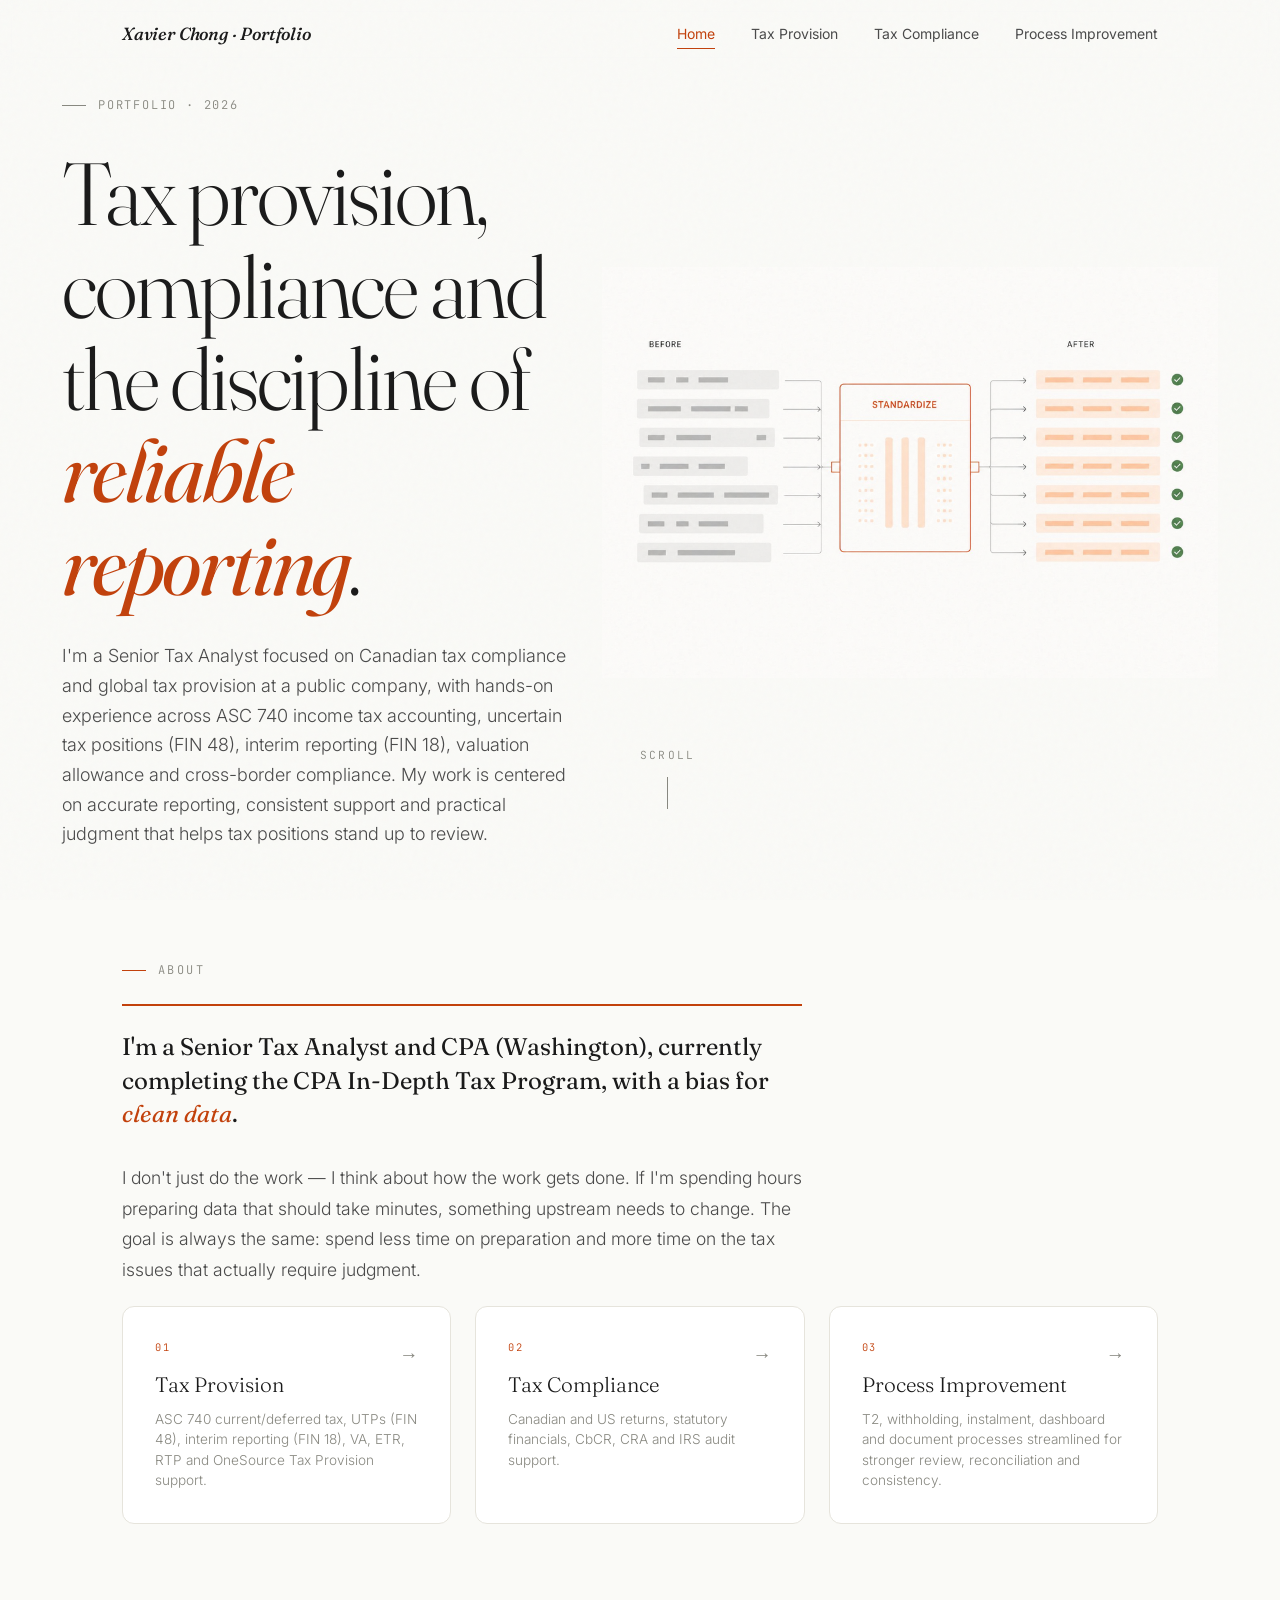
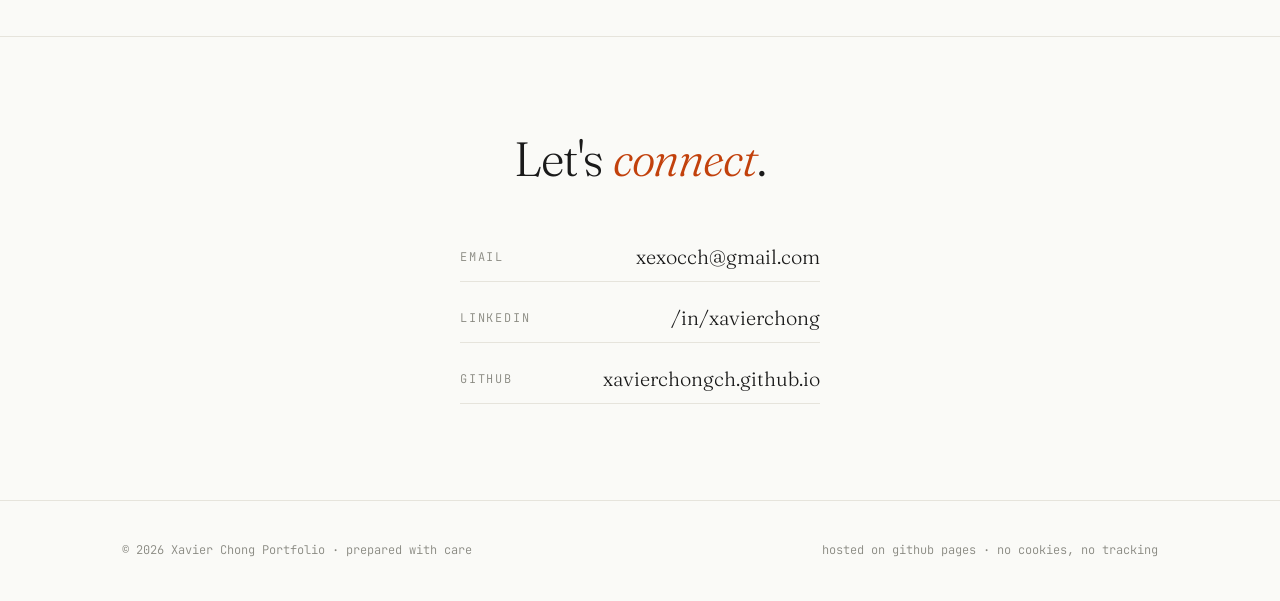
==== commit f28d71e6: "Add tax operations dashboard portfolio item" ====
--- a/index.html
+++ b/index.html
@@ -59,7 +59,7 @@
       <a href="automation.html" class="page-card">
         <div class="page-card-num">03</div>
         <div class="page-card-title">Process Improvement</div>
-        <div class="page-card-desc">T2, Reg 105, Part XIII and instalment processes streamlined for stronger review, reconciliation and consistency.</div>
+        <div class="page-card-desc">T2, withholding, instalment, dashboard and document processes streamlined for stronger review, reconciliation and consistency.</div>
       </a>
     </div>
   </div>
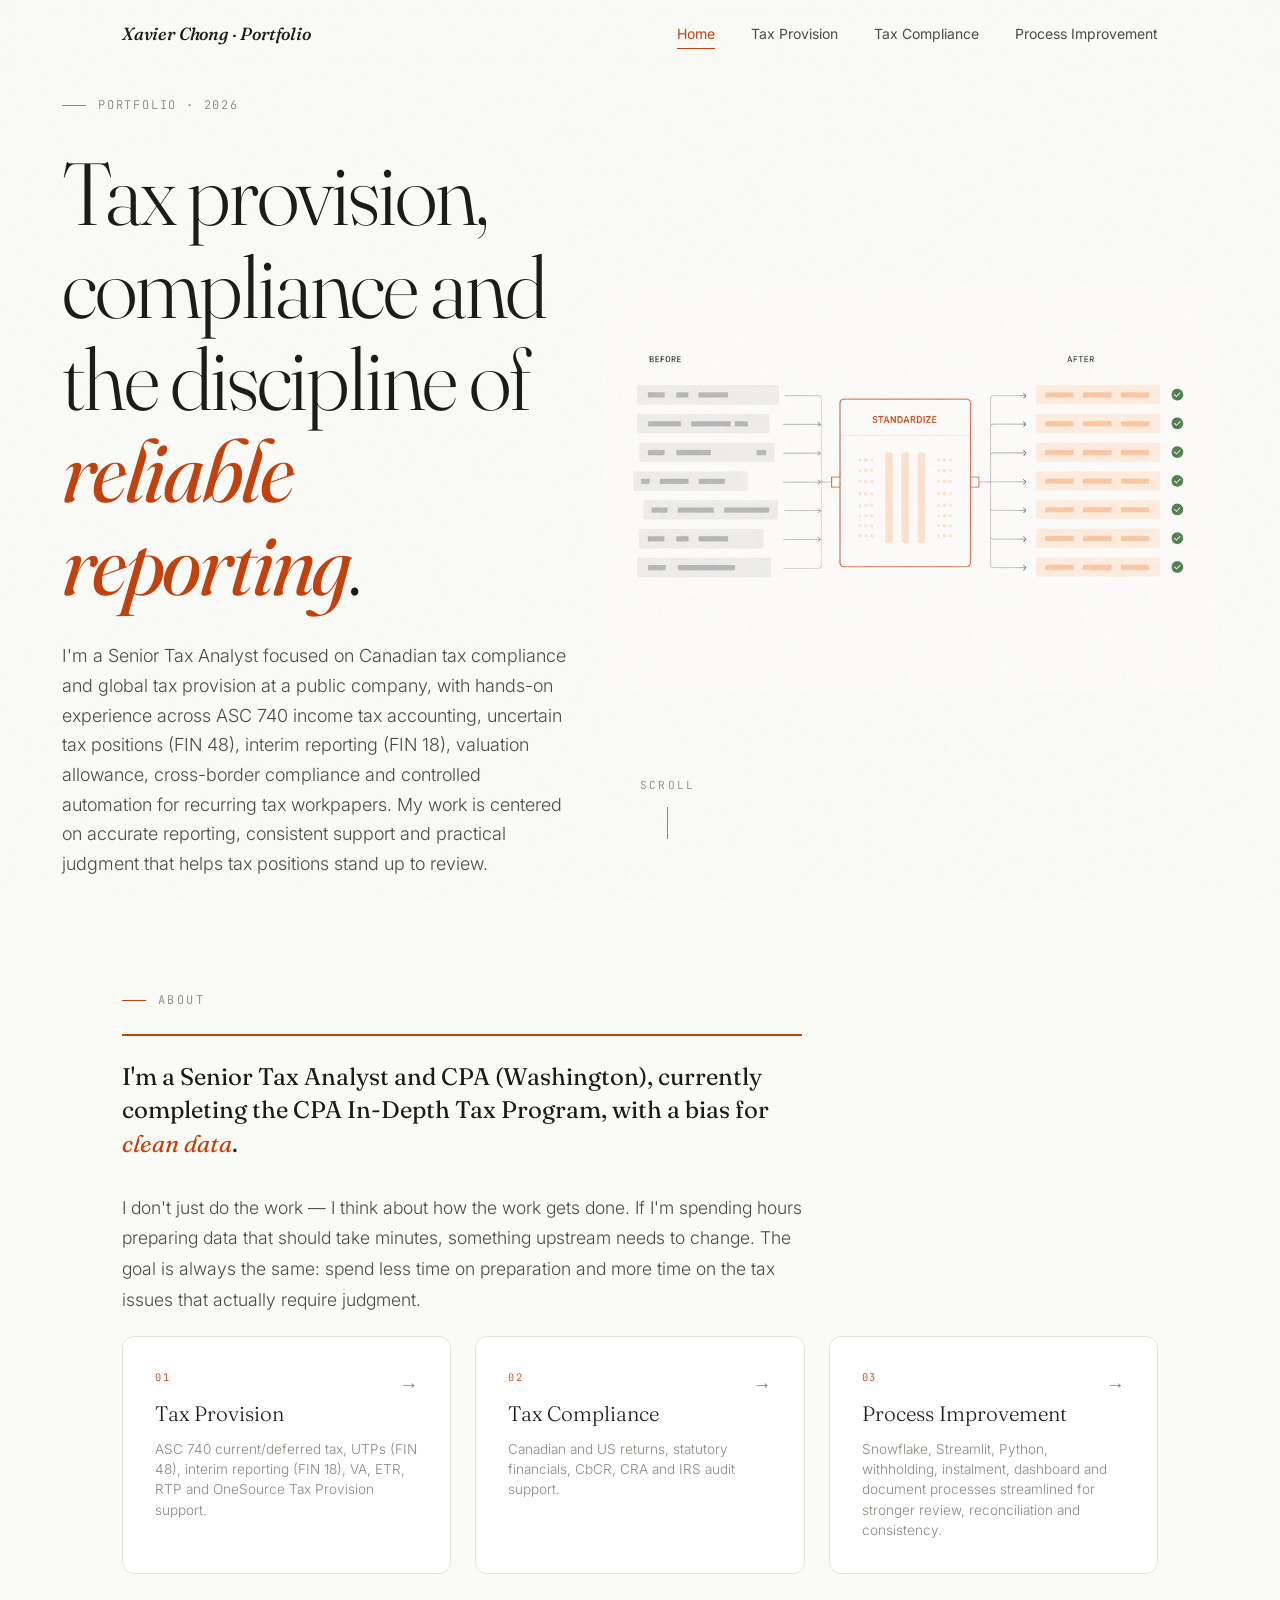
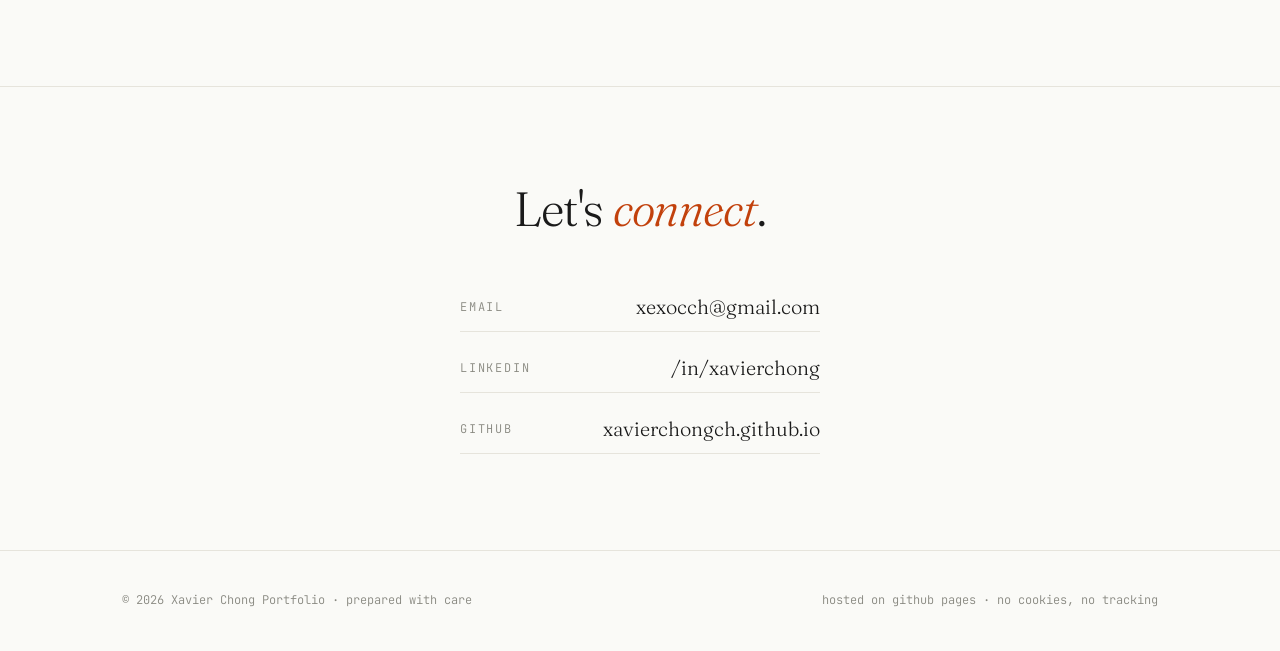
==== commit c363e351: "Add Part XIII Snowflake automation portfolio update" ====
--- a/index.html
+++ b/index.html
@@ -4,12 +4,13 @@
 <meta charset="UTF-8" />
 <meta name="viewport" content="width=device-width, initial-scale=1.0" />
 <title>Xavier Chong Portfolio</title>
-<meta name="description" content="Xavier Chong Portfolio — Canadian tax, global provision, compliance and process improvement." />
+<meta name="description" content="Xavier Chong Portfolio — Canadian tax, global provision, compliance and Snowflake-enabled process improvement." />
 
 <link rel="preconnect" href="https://fonts.googleapis.com">
 <link rel="preconnect" href="https://fonts.gstatic.com" crossorigin>
 <link href="https://fonts.googleapis.com/css2?family=Fraunces:opsz,wght@9..144,300;9..144,400;9..144,500;9..144,600&family=Inter:wght@300;400;500&family=JetBrains+Mono:wght@400;500&display=swap" rel="stylesheet">
 
+<link rel="icon" href="favicon.svg" type="image/svg+xml" />
 <link rel="stylesheet" href="styles.css" />
 <script defer src="site.js"></script>
 </head>
@@ -25,7 +26,7 @@
     <div>
       <div class="hero-meta">Portfolio · 2026</div>
       <h1>Tax provision, compliance and the discipline of <em>reliable reporting</em>.</h1>
-      <p>I'm a Senior Tax Analyst focused on Canadian tax compliance and global tax provision at a public company, with hands-on experience across ASC 740 income tax accounting, uncertain tax positions (FIN 48), interim reporting (FIN 18), valuation allowance and cross-border compliance. My work is centered on accurate reporting, consistent support and practical judgment that helps tax positions stand up to review.</p>
+      <p>I'm a Senior Tax Analyst focused on Canadian tax compliance and global tax provision at a public company, with hands-on experience across ASC 740 income tax accounting, uncertain tax positions (FIN 48), interim reporting (FIN 18), valuation allowance, cross-border compliance and controlled automation for recurring tax workpapers. My work is centered on accurate reporting, consistent support and practical judgment that helps tax positions stand up to review.</p>
     </div>
     <div class="hero-visual">
       <img src="hero_visual.png" alt="Messy data standardized into clean structured output" />
@@ -59,7 +60,7 @@
       <a href="automation.html" class="page-card">
         <div class="page-card-num">03</div>
         <div class="page-card-title">Process Improvement</div>
-        <div class="page-card-desc">T2, withholding, instalment, dashboard and document processes streamlined for stronger review, reconciliation and consistency.</div>
+        <div class="page-card-desc">Snowflake, Streamlit, Python, withholding, instalment, dashboard and document processes streamlined for stronger review, reconciliation and consistency.</div>
       </a>
     </div>
   </div>
--- a/styles.css
+++ b/styles.css
@@ -356,18 +356,10 @@
   }
   .project:hover .tag { border-color: var(--accent); color: var(--accent); }
 
-  /* Expandable detail — hidden by default, revealed on hover */
+  /* Expandable detail: measured by site.js, with a no-JS hover fallback below. */
   .project-detail {
     grid-column: 2 / 3;
-    max-height: 0;
-    overflow: hidden;
-    opacity: 0;
     min-width: 0;
-    transition: max-height 0.55s cubic-bezier(0.4, 0, 0.2, 1), opacity 0.4s ease 0.1s;
-  }
-  .project:hover .project-detail {
-    max-height: 1800px;
-    opacity: 1;
   }
   .project.is-open {
     background: var(--card);
@@ -378,10 +370,6 @@
   .project.is-open .project-header h3 { color: var(--accent); }
   .project.is-open .project-arrow { transform: translateX(6px) rotate(45deg); color: var(--accent); opacity: 0; }
   .project.is-open .tag { border-color: var(--accent); color: var(--accent); }
-  .project.is-open .project-detail {
-    max-height: 1800px;
-    opacity: 1;
-  }
   .project-detail-inner {
     padding-top: 1.5rem;
     border-top: 1px solid var(--rule);
@@ -1001,19 +989,9 @@
 .cycle-detail,
 .tile-detail {
   height: 0;
-  max-height: none;
   overflow: hidden;
   opacity: 0;
   transition: height 0.45s cubic-bezier(0.4, 0, 0.2, 1), opacity 0.28s ease;
-}
-
-.project:hover .project-detail,
-.project.is-open .project-detail,
-.cycle-card:hover .cycle-detail,
-.cycle-card.is-open .cycle-detail,
-.tile:hover .tile-detail,
-.tile.is-open .tile-detail {
-  max-height: none;
 }
 
 .project.is-open .project-detail,
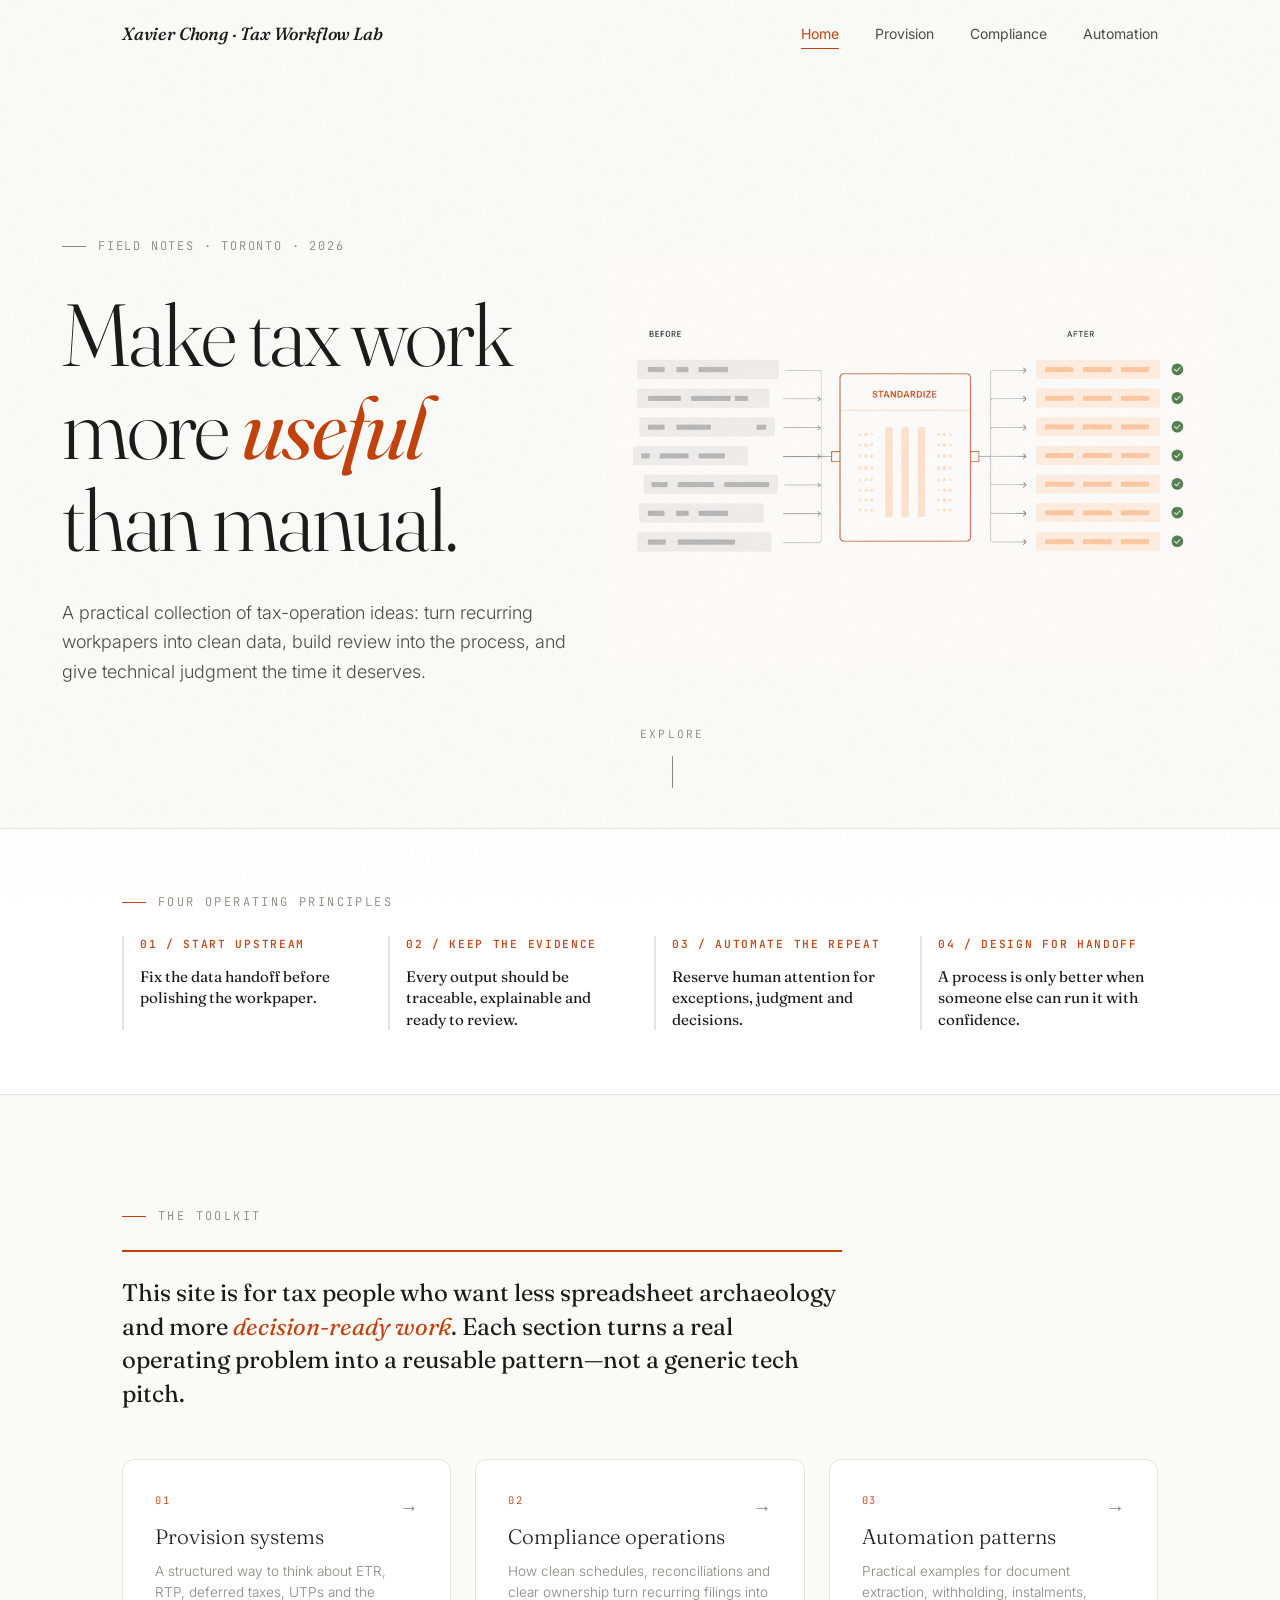
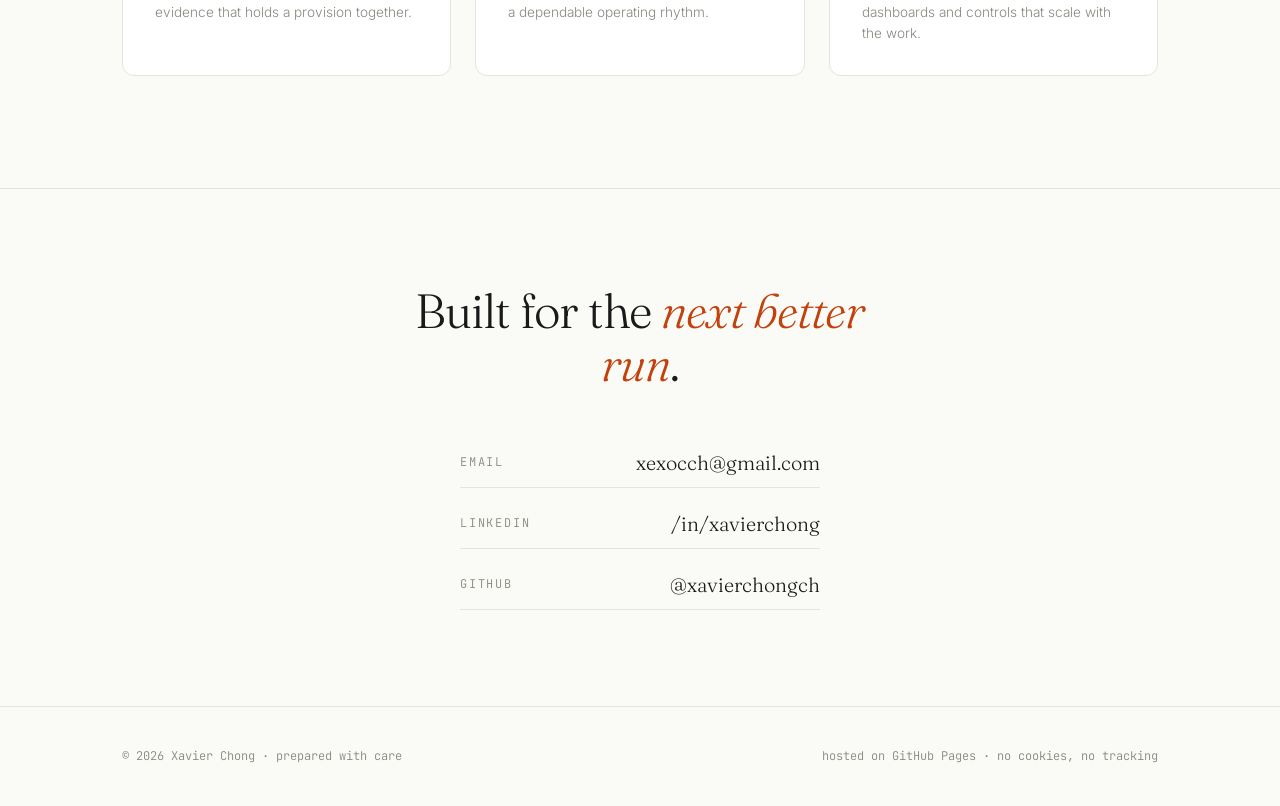
==== commit 4c87f5ac: "Reframe home as Tax Workflow Lab" ====
--- a/index.html
+++ b/index.html
@@ -1,88 +1,91 @@
 <!DOCTYPE html>
 <html lang="en">
 <head>
-<meta charset="UTF-8" />
-<meta name="viewport" content="width=device-width, initial-scale=1.0" />
-<title>Xavier Chong Portfolio</title>
-<meta name="description" content="Xavier Chong Portfolio — Canadian tax, global provision, compliance and Snowflake-enabled process improvement." />
-
-<link rel="preconnect" href="https://fonts.googleapis.com">
-<link rel="preconnect" href="https://fonts.gstatic.com" crossorigin>
-<link href="https://fonts.googleapis.com/css2?family=Fraunces:opsz,wght@9..144,300;9..144,400;9..144,500;9..144,600&family=Inter:wght@300;400;500&family=JetBrains+Mono:wght@400;500&display=swap" rel="stylesheet">
-
-<link rel="icon" href="favicon.svg" type="image/svg+xml" />
-<link rel="stylesheet" href="styles.css" />
-<script defer src="site.js"></script>
+  <meta charset="UTF-8" />
+  <meta name="viewport" content="width=device-width, initial-scale=1.0" />
+  <title>Xavier Chong — Tax Workflow Lab</title>
+  <meta name="description" content="Practical field notes on building reliable, review-ready tax workflows." />
+  <link rel="preconnect" href="https://fonts.googleapis.com">
+  <link rel="preconnect" href="https://fonts.gstatic.com" crossorigin>
+  <link href="https://fonts.googleapis.com/css2?family=Fraunces:opsz,wght@9..144,300;9..144,400;9..144,500;9..144,600&family=Inter:wght@300;400;500&family=JetBrains+Mono:wght@400;500&display=swap" rel="stylesheet">
+  <link rel="icon" href="favicon.svg" type="image/svg+xml" />
+  <link rel="stylesheet" href="styles.css" />
+  <script defer src="site.js"></script>
 </head>
 <body>
-<nav id="nav"><div class="container">
-  <div class="logo"><a href="index.html" style="text-decoration:none;color:inherit;">Xavier Chong&nbsp;&middot;&nbsp;<em>Portfolio</em></a></div>
-  <div class="nav-links"><a href="index.html"  class="active">Home</a><a href="provision.html">Tax Provision</a><a href="tax.html">Tax Compliance</a><a href="automation.html">Process Improvement</a></div>
-</div></nav>
+  <nav id="nav"><div class="container">
+    <div class="logo"><a href="index.html" style="text-decoration:none;color:inherit;">Xavier Chong&nbsp;&middot;&nbsp;<em>Tax Workflow Lab</em></a></div>
+    <div class="nav-links"><a href="index.html" class="active">Home</a><a href="provision.html">Provision</a><a href="tax.html">Compliance</a><a href="automation.html">Automation</a></div>
+  </div></nav>
 
-<!-- HERO -->
-<header class="hero">
-  <div class="container">
-    <div>
-      <div class="hero-meta">Portfolio · 2026</div>
-      <h1>Tax provision, compliance and the discipline of <em>reliable reporting</em>.</h1>
-      <p>I'm a Senior Tax Analyst focused on Canadian tax compliance and global tax provision at a public company, with hands-on experience across ASC 740 income tax accounting, uncertain tax positions (FIN 48), interim reporting (FIN 18), valuation allowance, cross-border compliance and controlled automation for recurring tax workpapers. My work is centered on accurate reporting, consistent support and practical judgment that helps tax positions stand up to review.</p>
+  <header class="hero">
+    <div class="container">
+      <div>
+        <div class="hero-meta">Field notes · Toronto · 2026</div>
+        <h1>Make tax work more <em>useful</em> than manual.</h1>
+        <p>A practical collection of tax-operation ideas: turn recurring workpapers into clean data, build review into the process, and give technical judgment the time it deserves.</p>
+      </div>
+      <div class="hero-visual">
+        <img src="hero_visual.png" alt="Scattered inputs becoming one structured and review-ready output" />
+      </div>
     </div>
-    <div class="hero-visual">
-      <img src="hero_visual.png" alt="Messy data standardized into clean structured output" />
+    <div class="hero-scroll">Explore<span></span></div>
+  </header>
+
+  <section class="expertise" aria-labelledby="principles-title">
+    <div class="container">
+      <div class="section-label reveal" id="principles-title">Four operating principles</div>
+      <div class="expertise-grid reveal">
+        <div class="expertise-item"><h4>01 / Start upstream</h4><p>Fix the data handoff before polishing the workpaper.</p></div>
+        <div class="expertise-item"><h4>02 / Keep the evidence</h4><p>Every output should be traceable, explainable and ready to review.</p></div>
+        <div class="expertise-item"><h4>03 / Automate the repeat</h4><p>Reserve human attention for exceptions, judgment and decisions.</p></div>
+        <div class="expertise-item"><h4>04 / Design for handoff</h4><p>A process is only better when someone else can run it with confidence.</p></div>
+      </div>
     </div>
-  </div>
-  <div class="hero-scroll">scroll<span></span></div>
-</header>
+  </section>
 
-<!-- ABOUT -->
-<section id="about">
-  <div class="container">
-    <div class="section-label reveal">About</div>
-    <div class="about-text reveal" style="max-width: 680px;">
-      <p>I'm a Senior Tax Analyst and CPA (Washington), currently completing the CPA In-Depth Tax Program, with a bias for <em>clean data</em>.</p>
+  <section id="toolkit">
+    <div class="container">
+      <div class="section-label reveal">The toolkit</div>
+      <div class="about-text reveal" style="max-width: 720px;">
+        <p>This site is for tax people who want less spreadsheet archaeology and more <em>decision-ready work</em>. Each section turns a real operating problem into a reusable pattern—not a generic tech pitch.</p>
+      </div>
+      <div class="page-cards reveal">
+        <a href="provision.html" class="page-card">
+          <div class="page-card-num">01</div>
+          <div class="page-card-title">Provision systems</div>
+          <div class="page-card-desc">A structured way to think about ETR, RTP, deferred taxes, UTPs and the evidence that holds a provision together.</div>
+        </a>
+        <a href="tax.html" class="page-card">
+          <div class="page-card-num">02</div>
+          <div class="page-card-title">Compliance operations</div>
+          <div class="page-card-desc">How clean schedules, reconciliations and clear ownership turn recurring filings into a dependable operating rhythm.</div>
+        </a>
+        <a href="automation.html" class="page-card">
+          <div class="page-card-num">03</div>
+          <div class="page-card-title">Automation patterns</div>
+          <div class="page-card-desc">Practical examples for document extraction, withholding, instalments, dashboards and controls that scale with the work.</div>
+        </a>
+      </div>
+    </div>
+  </section>
 
-      <p>I don't just do the work — I think about how the work gets done. If I'm spending hours preparing data that should take minutes, something upstream needs to change. The goal is always the same: spend less time on preparation and more time on the tax issues that actually require judgment.</p>
+  <section id="contact" class="contact">
+    <div class="container">
+      <h2 class="reveal">Built for the <em>next better run</em>.</h2>
+      <div class="contact-links reveal">
+        <a class="contact-link" href="mailto:xexocch@gmail.com"><span>email</span>xexocch@gmail.com</a>
+        <a class="contact-link" href="https://www.linkedin.com/in/xavierchong/" target="_blank" rel="noreferrer"><span>linkedin</span>/in/xavierchong</a>
+        <a class="contact-link" href="https://github.com/xavierchongch" target="_blank" rel="noreferrer"><span>github</span>@xavierchongch</a>
+      </div>
     </div>
+  </section>
 
-    <!-- PAGE LINKS -->
-    <div class="page-cards reveal">
-      <a href="provision.html" class="page-card">
-        <div class="page-card-num">01</div>
-        <div class="page-card-title">Tax Provision</div>
-        <div class="page-card-desc">ASC 740 current/deferred tax, UTPs (FIN 48), interim reporting (FIN 18), VA, ETR, RTP and OneSource Tax Provision support.</div>
-      </a>
-      <a href="tax.html" class="page-card">
-        <div class="page-card-num">02</div>
-        <div class="page-card-title">Tax Compliance</div>
-        <div class="page-card-desc">Canadian and US returns, statutory financials, CbCR, CRA and IRS audit support.</div>
-      </a>
-      <a href="automation.html" class="page-card">
-        <div class="page-card-num">03</div>
-        <div class="page-card-title">Process Improvement</div>
-        <div class="page-card-desc">Snowflake, Streamlit, Python, withholding, instalment, dashboard and document processes streamlined for stronger review, reconciliation and consistency.</div>
-      </a>
+  <footer>
+    <div class="container" style="display: flex; justify-content: space-between; flex-wrap: wrap; gap: 1rem; width: 100%;">
+      <div>© 2026 Xavier Chong · prepared with care</div>
+      <div>hosted on GitHub Pages · no cookies, no tracking</div>
     </div>
-  </div>
-</section>
-
-<!-- CONTACT -->
-<section id="contact" class="contact">
-  <div class="container">
-    <h2 class="reveal">Let's <em>connect</em>.</h2>
-    <div class="contact-links reveal">
-      <a class="contact-link" href="mailto:xexocch@gmail.com"><span>email</span>xexocch@gmail.com</a>
-      <a class="contact-link" href="https://www.linkedin.com/in/xavierchong/" target="_blank"><span>linkedin</span>/in/xavierchong</a>
-      <a class="contact-link" href="https://xavierchongch.github.io/" target="_blank"><span>github</span>xavierchongch.github.io</a>
-    </div>
-  </div>
-</section>
-
-<footer>
-  <div class="container" style="display: flex; justify-content: space-between; flex-wrap: wrap; gap: 1rem; width: 100%;">
-    <div>© 2026 Xavier Chong Portfolio · prepared with care</div>
-    <div>hosted on github pages · no cookies, no tracking</div>
-  </div>
-</footer>
+  </footer>
 </body>
-</html>
+</html>
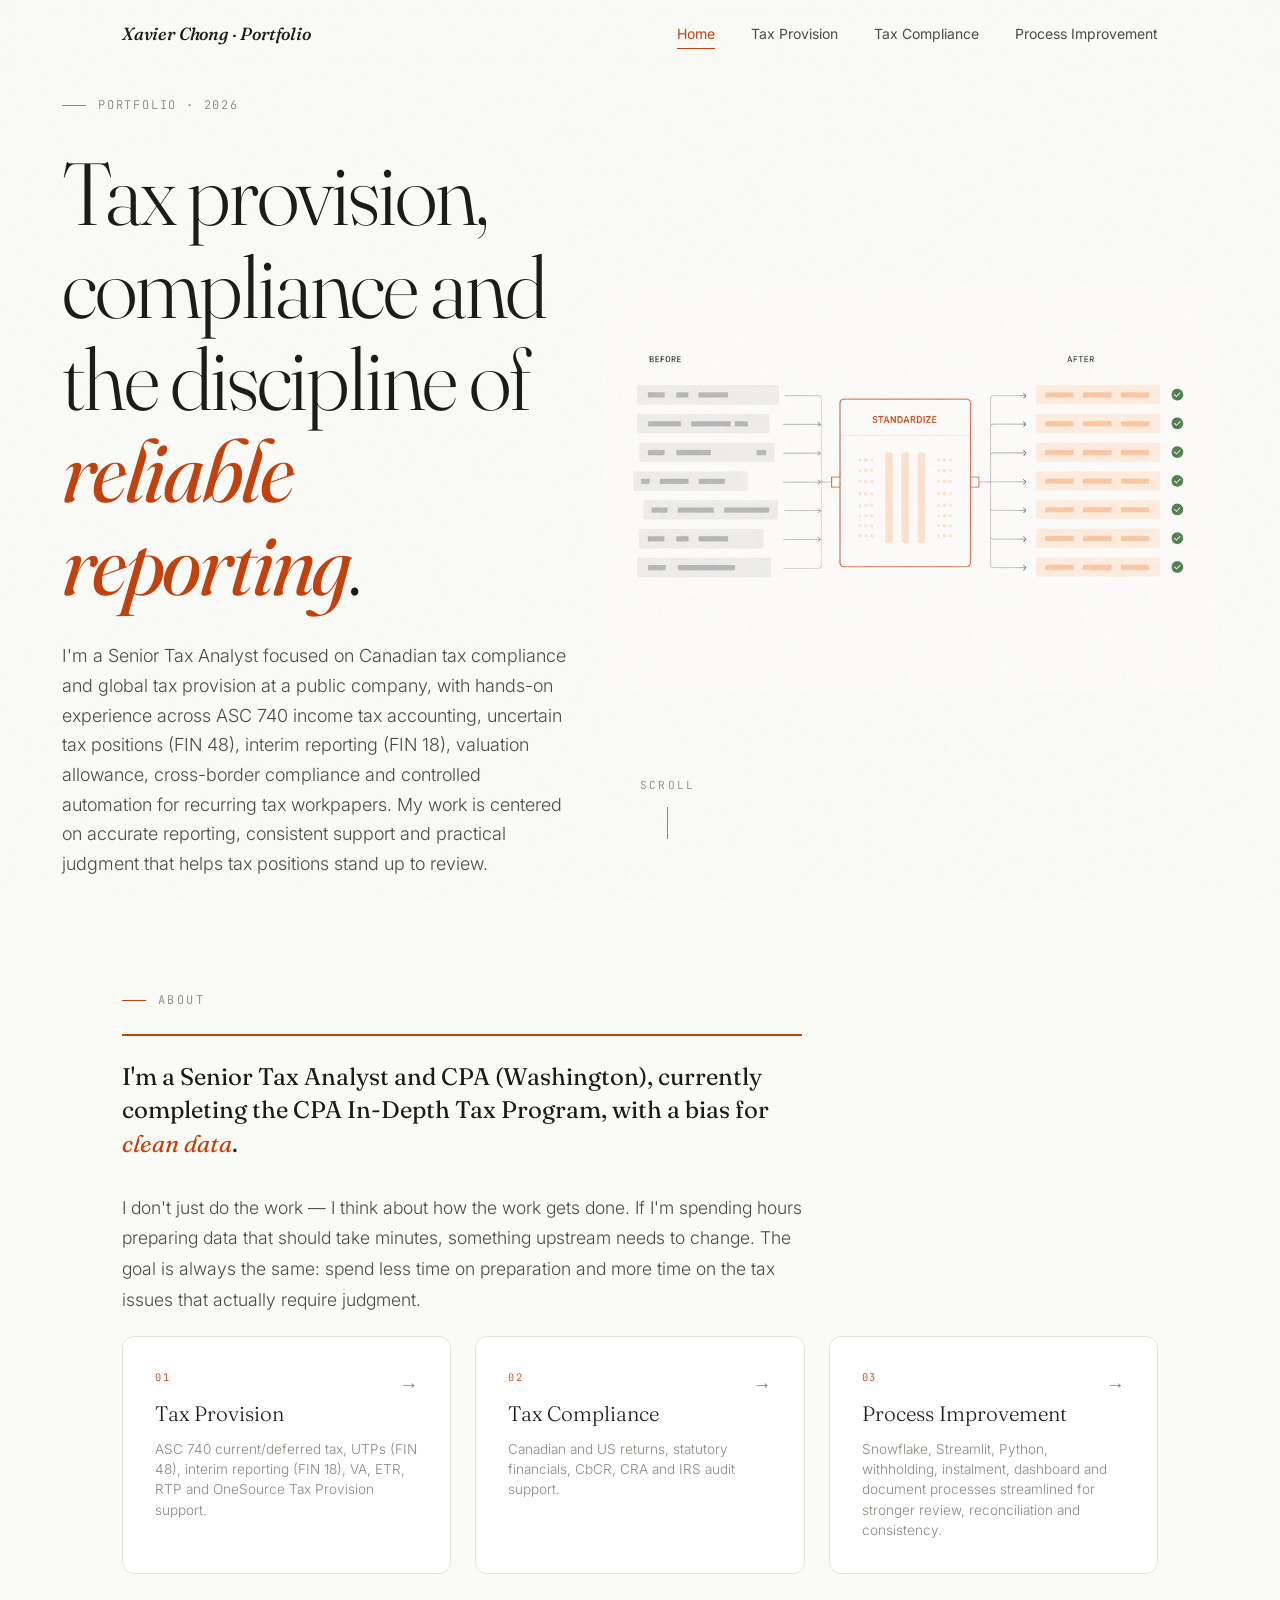
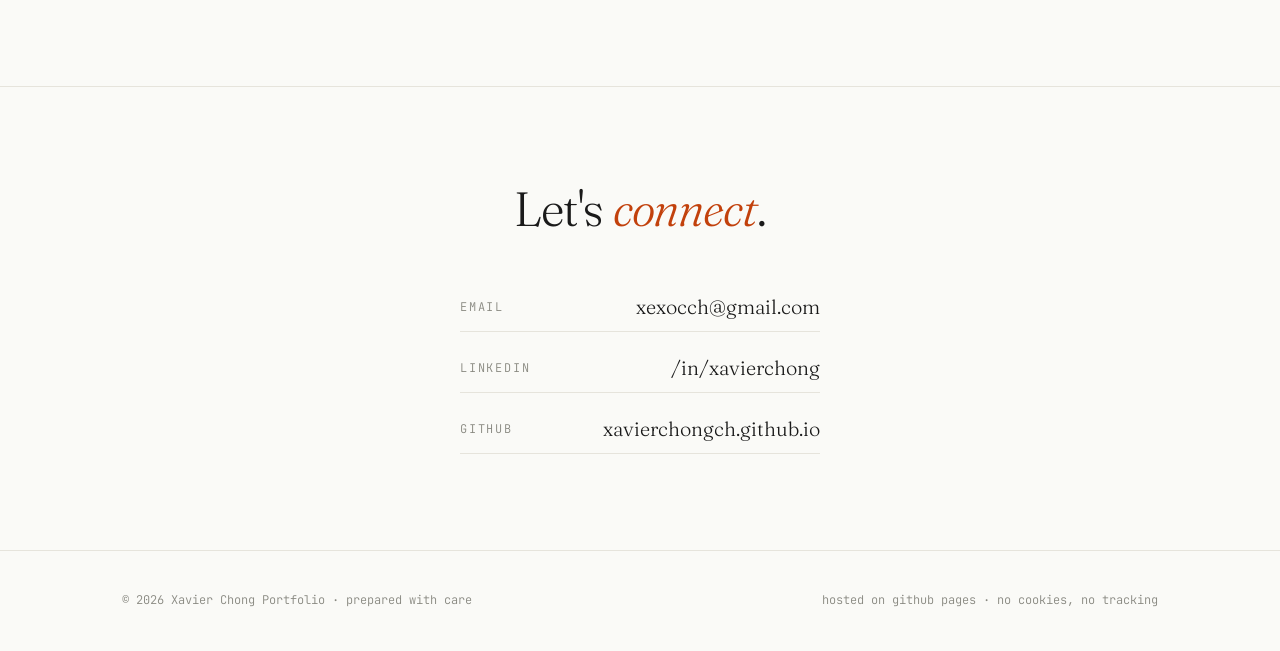
==== commit ba5405cb: "Add standalone Tax Workflow Lab site and restore portfolio home" ====
--- a/index.html
+++ b/index.html
@@ -1,91 +1,88 @@
 <!DOCTYPE html>
 <html lang="en">
 <head>
-  <meta charset="UTF-8" />
-  <meta name="viewport" content="width=device-width, initial-scale=1.0" />
-  <title>Xavier Chong — Tax Workflow Lab</title>
-  <meta name="description" content="Practical field notes on building reliable, review-ready tax workflows." />
-  <link rel="preconnect" href="https://fonts.googleapis.com">
-  <link rel="preconnect" href="https://fonts.gstatic.com" crossorigin>
-  <link href="https://fonts.googleapis.com/css2?family=Fraunces:opsz,wght@9..144,300;9..144,400;9..144,500;9..144,600&family=Inter:wght@300;400;500&family=JetBrains+Mono:wght@400;500&display=swap" rel="stylesheet">
-  <link rel="icon" href="favicon.svg" type="image/svg+xml" />
-  <link rel="stylesheet" href="styles.css" />
-  <script defer src="site.js"></script>
+<meta charset="UTF-8" />
+<meta name="viewport" content="width=device-width, initial-scale=1.0" />
+<title>Xavier Chong Portfolio</title>
+<meta name="description" content="Xavier Chong Portfolio — Canadian tax, global provision, compliance and Snowflake-enabled process improvement." />
+
+<link rel="preconnect" href="https://fonts.googleapis.com">
+<link rel="preconnect" href="https://fonts.gstatic.com" crossorigin>
+<link href="https://fonts.googleapis.com/css2?family=Fraunces:opsz,wght@9..144,300;9..144,400;9..144,500;9..144,600&family=Inter:wght@300;400;500&family=JetBrains+Mono:wght@400;500&display=swap" rel="stylesheet">
+
+<link rel="icon" href="favicon.svg" type="image/svg+xml" />
+<link rel="stylesheet" href="styles.css" />
+<script defer src="site.js"></script>
 </head>
 <body>
-  <nav id="nav"><div class="container">
-    <div class="logo"><a href="index.html" style="text-decoration:none;color:inherit;">Xavier Chong&nbsp;&middot;&nbsp;<em>Tax Workflow Lab</em></a></div>
-    <div class="nav-links"><a href="index.html" class="active">Home</a><a href="provision.html">Provision</a><a href="tax.html">Compliance</a><a href="automation.html">Automation</a></div>
-  </div></nav>
+<nav id="nav"><div class="container">
+  <div class="logo"><a href="index.html" style="text-decoration:none;color:inherit;">Xavier Chong&nbsp;&middot;&nbsp;<em>Portfolio</em></a></div>
+  <div class="nav-links"><a href="index.html"  class="active">Home</a><a href="provision.html">Tax Provision</a><a href="tax.html">Tax Compliance</a><a href="automation.html">Process Improvement</a></div>
+</div></nav>
 
-  <header class="hero">
-    <div class="container">
-      <div>
-        <div class="hero-meta">Field notes · Toronto · 2026</div>
-        <h1>Make tax work more <em>useful</em> than manual.</h1>
-        <p>A practical collection of tax-operation ideas: turn recurring workpapers into clean data, build review into the process, and give technical judgment the time it deserves.</p>
-      </div>
-      <div class="hero-visual">
-        <img src="hero_visual.png" alt="Scattered inputs becoming one structured and review-ready output" />
-      </div>
+<!-- HERO -->
+<header class="hero">
+  <div class="container">
+    <div>
+      <div class="hero-meta">Portfolio · 2026</div>
+      <h1>Tax provision, compliance and the discipline of <em>reliable reporting</em>.</h1>
+      <p>I'm a Senior Tax Analyst focused on Canadian tax compliance and global tax provision at a public company, with hands-on experience across ASC 740 income tax accounting, uncertain tax positions (FIN 48), interim reporting (FIN 18), valuation allowance, cross-border compliance and controlled automation for recurring tax workpapers. My work is centered on accurate reporting, consistent support and practical judgment that helps tax positions stand up to review.</p>
     </div>
-    <div class="hero-scroll">Explore<span></span></div>
-  </header>
+    <div class="hero-visual">
+      <img src="hero_visual.png" alt="Messy data standardized into clean structured output" />
+    </div>
+  </div>
+  <div class="hero-scroll">scroll<span></span></div>
+</header>
 
-  <section class="expertise" aria-labelledby="principles-title">
-    <div class="container">
-      <div class="section-label reveal" id="principles-title">Four operating principles</div>
-      <div class="expertise-grid reveal">
-        <div class="expertise-item"><h4>01 / Start upstream</h4><p>Fix the data handoff before polishing the workpaper.</p></div>
-        <div class="expertise-item"><h4>02 / Keep the evidence</h4><p>Every output should be traceable, explainable and ready to review.</p></div>
-        <div class="expertise-item"><h4>03 / Automate the repeat</h4><p>Reserve human attention for exceptions, judgment and decisions.</p></div>
-        <div class="expertise-item"><h4>04 / Design for handoff</h4><p>A process is only better when someone else can run it with confidence.</p></div>
-      </div>
+<!-- ABOUT -->
+<section id="about">
+  <div class="container">
+    <div class="section-label reveal">About</div>
+    <div class="about-text reveal" style="max-width: 680px;">
+      <p>I'm a Senior Tax Analyst and CPA (Washington), currently completing the CPA In-Depth Tax Program, with a bias for <em>clean data</em>.</p>
+
+      <p>I don't just do the work — I think about how the work gets done. If I'm spending hours preparing data that should take minutes, something upstream needs to change. The goal is always the same: spend less time on preparation and more time on the tax issues that actually require judgment.</p>
     </div>
-  </section>
 
-  <section id="toolkit">
-    <div class="container">
-      <div class="section-label reveal">The toolkit</div>
-      <div class="about-text reveal" style="max-width: 720px;">
-        <p>This site is for tax people who want less spreadsheet archaeology and more <em>decision-ready work</em>. Each section turns a real operating problem into a reusable pattern—not a generic tech pitch.</p>
-      </div>
-      <div class="page-cards reveal">
-        <a href="provision.html" class="page-card">
-          <div class="page-card-num">01</div>
-          <div class="page-card-title">Provision systems</div>
-          <div class="page-card-desc">A structured way to think about ETR, RTP, deferred taxes, UTPs and the evidence that holds a provision together.</div>
-        </a>
-        <a href="tax.html" class="page-card">
-          <div class="page-card-num">02</div>
-          <div class="page-card-title">Compliance operations</div>
-          <div class="page-card-desc">How clean schedules, reconciliations and clear ownership turn recurring filings into a dependable operating rhythm.</div>
-        </a>
-        <a href="automation.html" class="page-card">
-          <div class="page-card-num">03</div>
-          <div class="page-card-title">Automation patterns</div>
-          <div class="page-card-desc">Practical examples for document extraction, withholding, instalments, dashboards and controls that scale with the work.</div>
-        </a>
-      </div>
+    <!-- PAGE LINKS -->
+    <div class="page-cards reveal">
+      <a href="provision.html" class="page-card">
+        <div class="page-card-num">01</div>
+        <div class="page-card-title">Tax Provision</div>
+        <div class="page-card-desc">ASC 740 current/deferred tax, UTPs (FIN 48), interim reporting (FIN 18), VA, ETR, RTP and OneSource Tax Provision support.</div>
+      </a>
+      <a href="tax.html" class="page-card">
+        <div class="page-card-num">02</div>
+        <div class="page-card-title">Tax Compliance</div>
+        <div class="page-card-desc">Canadian and US returns, statutory financials, CbCR, CRA and IRS audit support.</div>
+      </a>
+      <a href="automation.html" class="page-card">
+        <div class="page-card-num">03</div>
+        <div class="page-card-title">Process Improvement</div>
+        <div class="page-card-desc">Snowflake, Streamlit, Python, withholding, instalment, dashboard and document processes streamlined for stronger review, reconciliation and consistency.</div>
+      </a>
     </div>
-  </section>
+  </div>
+</section>
 
-  <section id="contact" class="contact">
-    <div class="container">
-      <h2 class="reveal">Built for the <em>next better run</em>.</h2>
-      <div class="contact-links reveal">
-        <a class="contact-link" href="mailto:xexocch@gmail.com"><span>email</span>xexocch@gmail.com</a>
-        <a class="contact-link" href="https://www.linkedin.com/in/xavierchong/" target="_blank" rel="noreferrer"><span>linkedin</span>/in/xavierchong</a>
-        <a class="contact-link" href="https://github.com/xavierchongch" target="_blank" rel="noreferrer"><span>github</span>@xavierchongch</a>
-      </div>
+<!-- CONTACT -->
+<section id="contact" class="contact">
+  <div class="container">
+    <h2 class="reveal">Let's <em>connect</em>.</h2>
+    <div class="contact-links reveal">
+      <a class="contact-link" href="mailto:xexocch@gmail.com"><span>email</span>xexocch@gmail.com</a>
+      <a class="contact-link" href="https://www.linkedin.com/in/xavierchong/" target="_blank"><span>linkedin</span>/in/xavierchong</a>
+      <a class="contact-link" href="https://xavierchongch.github.io/" target="_blank"><span>github</span>xavierchongch.github.io</a>
     </div>
-  </section>
+  </div>
+</section>
 
-  <footer>
-    <div class="container" style="display: flex; justify-content: space-between; flex-wrap: wrap; gap: 1rem; width: 100%;">
-      <div>© 2026 Xavier Chong · prepared with care</div>
-      <div>hosted on GitHub Pages · no cookies, no tracking</div>
-    </div>
-  </footer>
+<footer>
+  <div class="container" style="display: flex; justify-content: space-between; flex-wrap: wrap; gap: 1rem; width: 100%;">
+    <div>© 2026 Xavier Chong Portfolio · prepared with care</div>
+    <div>hosted on github pages · no cookies, no tracking</div>
+  </div>
+</footer>
 </body>
-</html>+</html>
